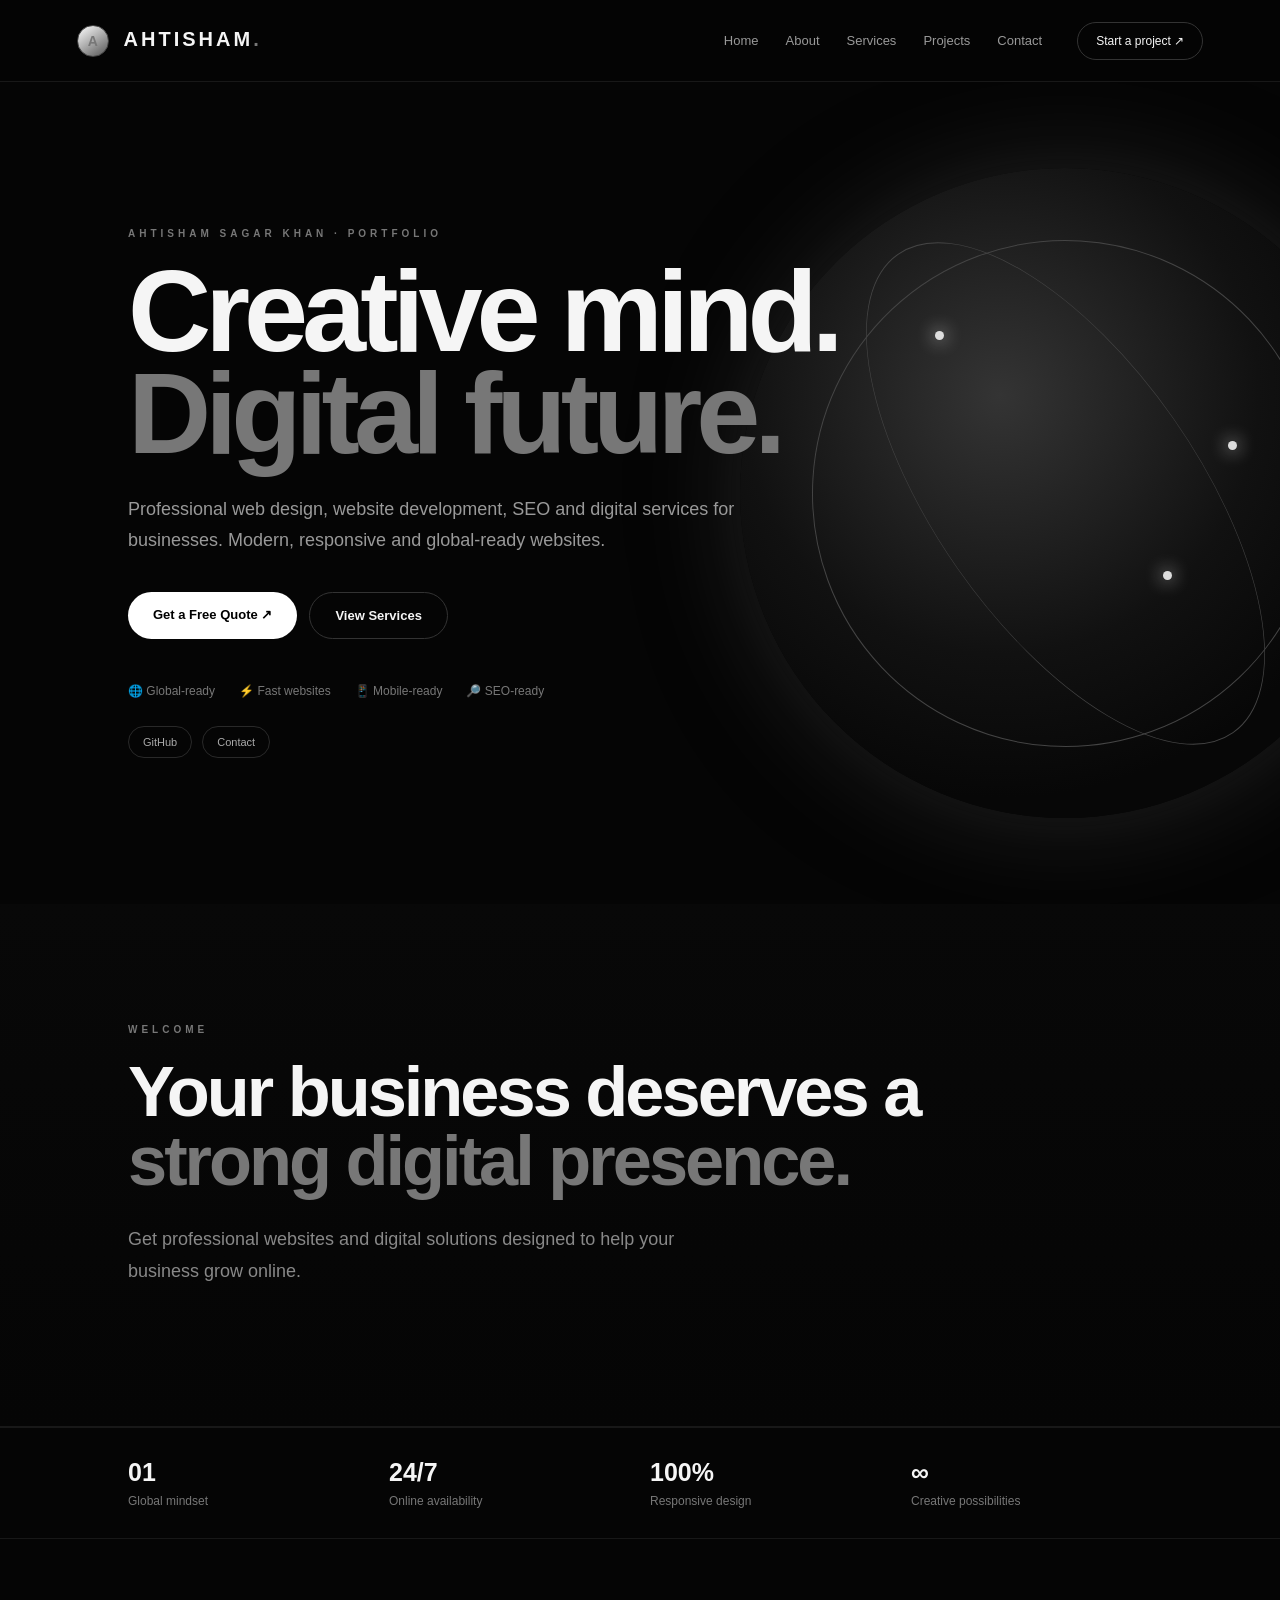
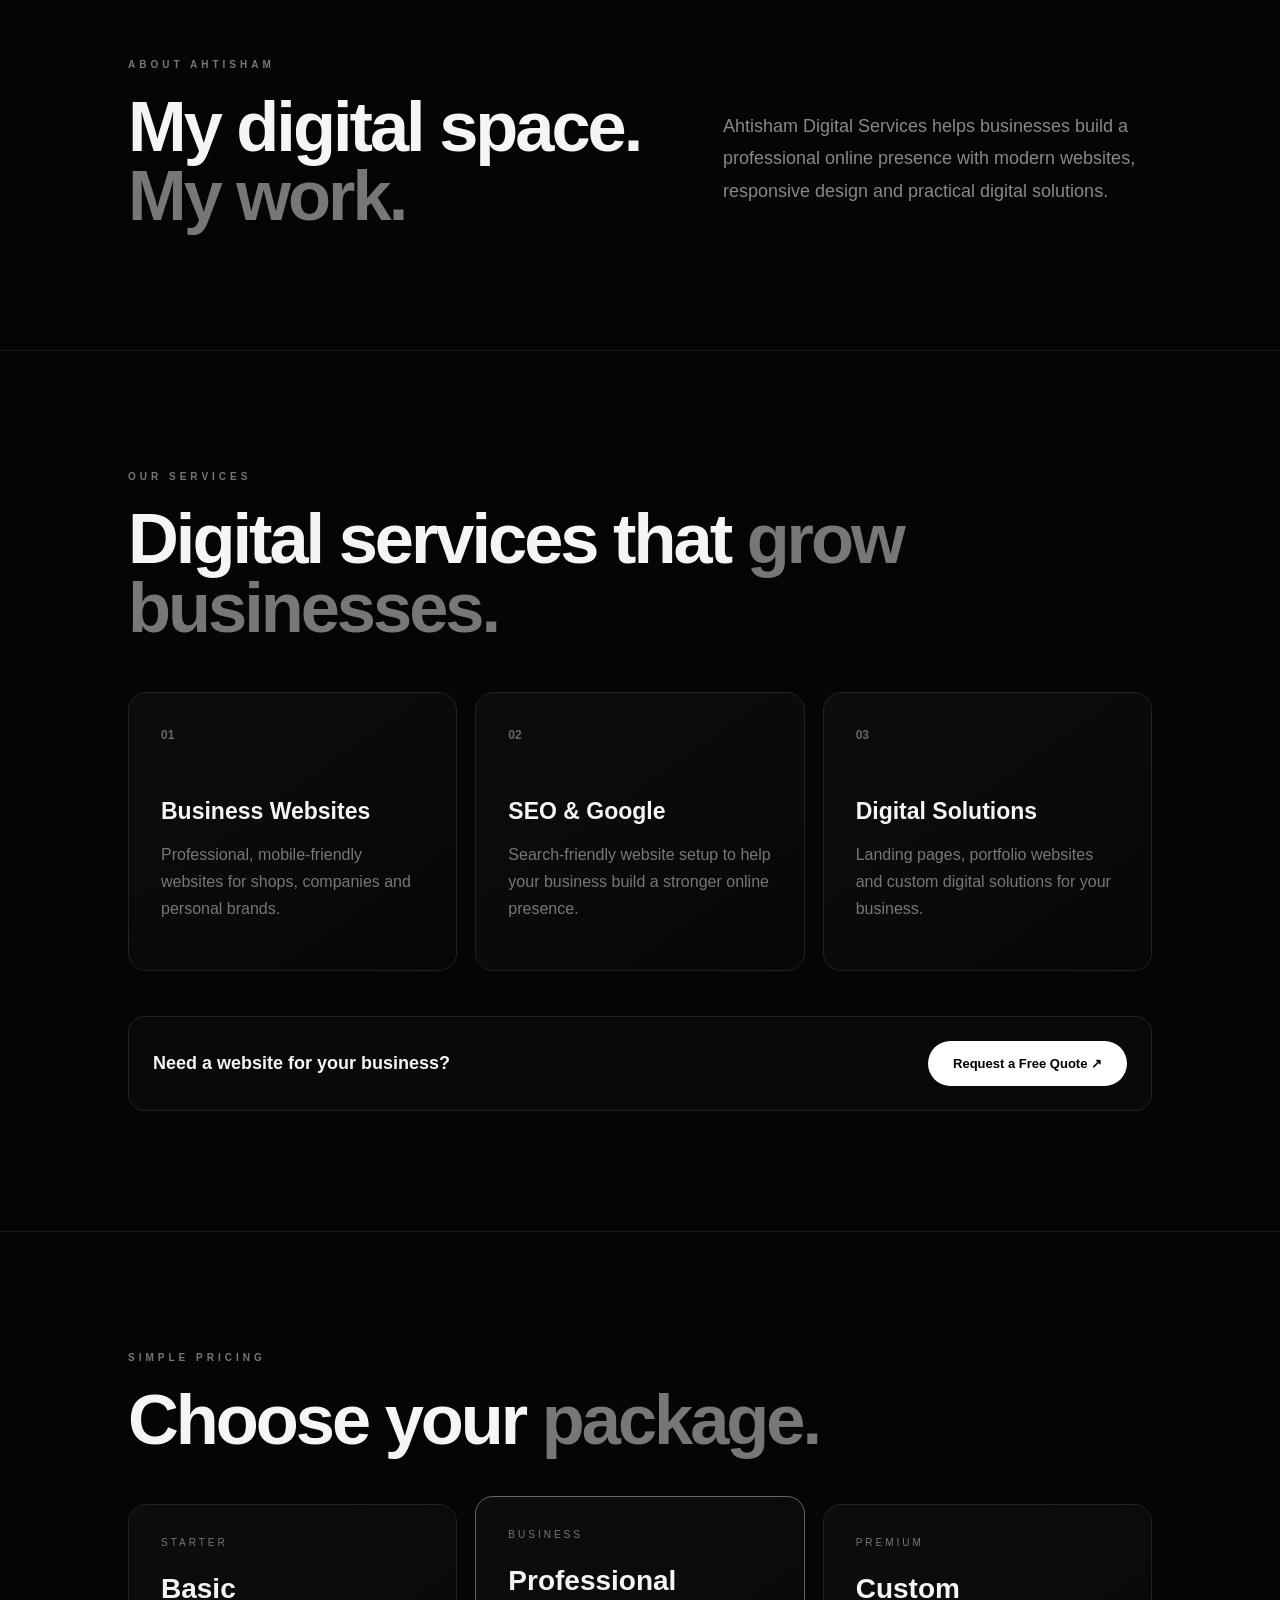
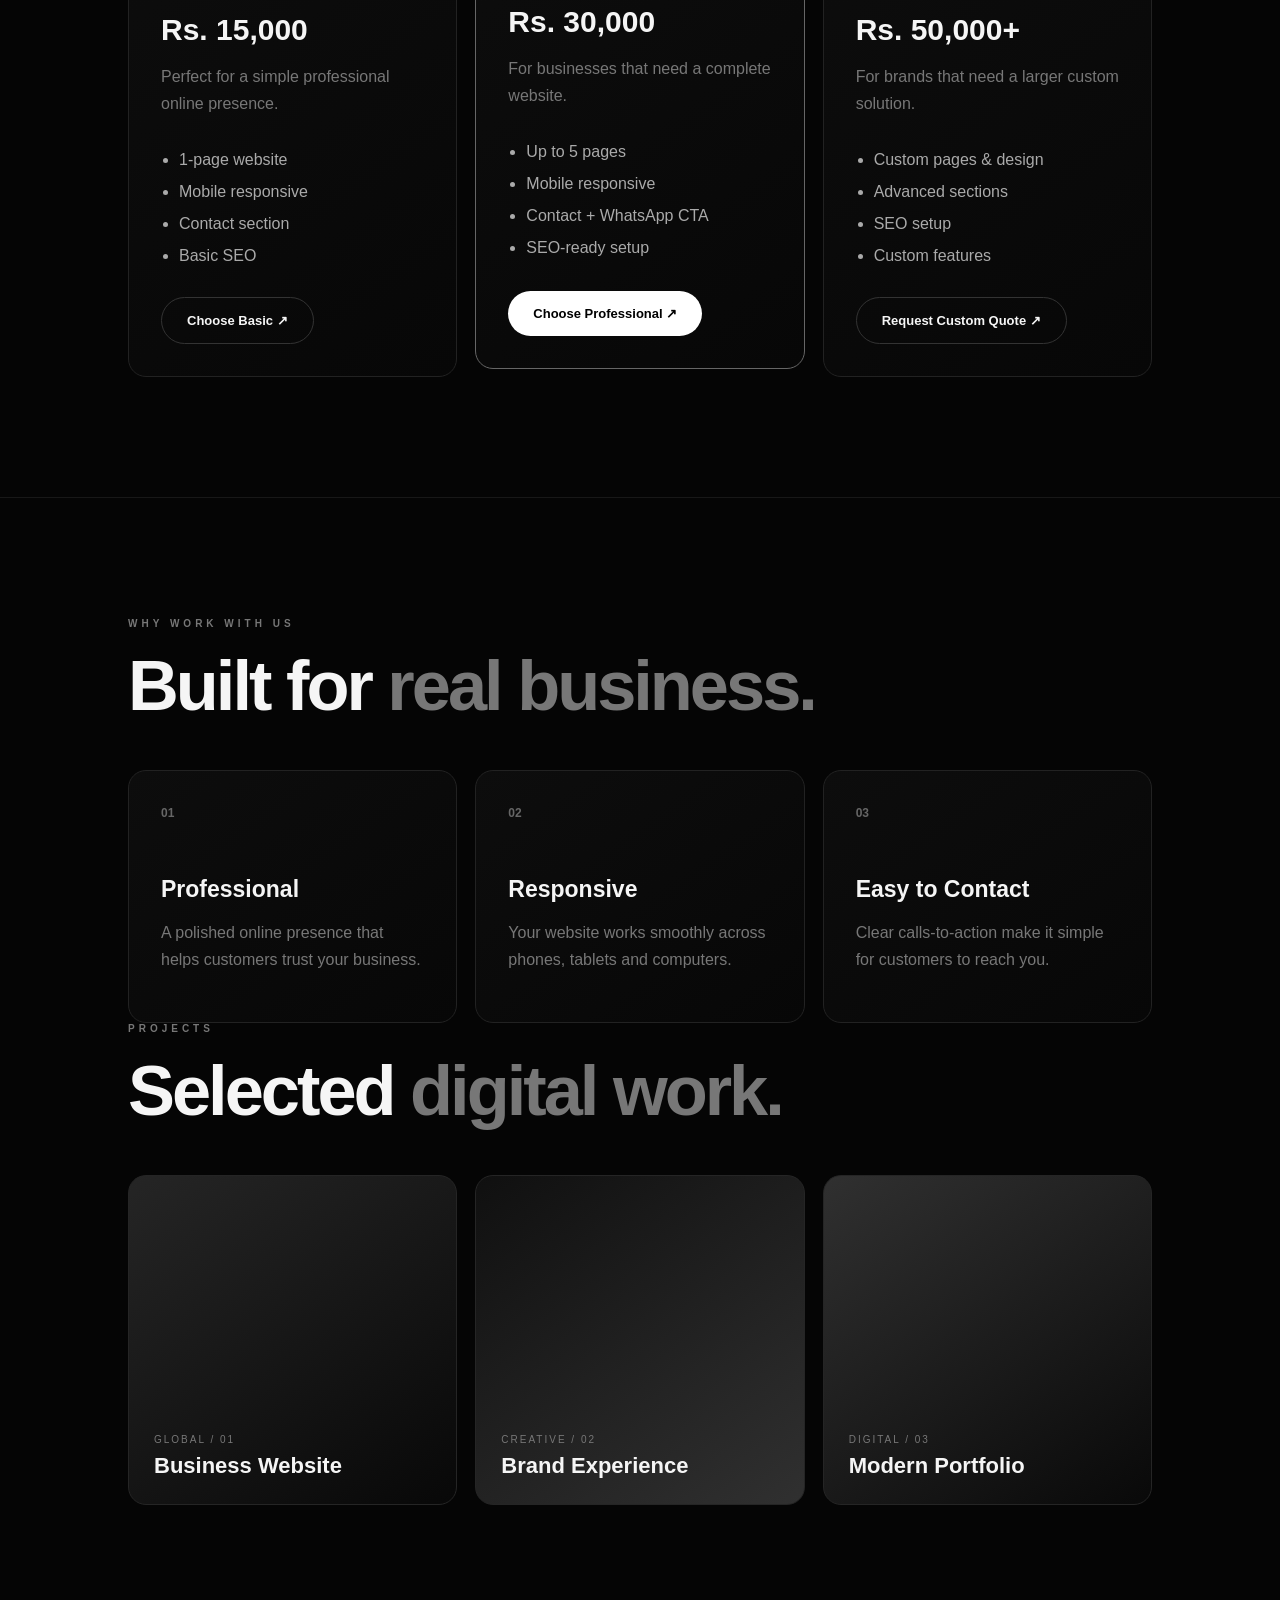
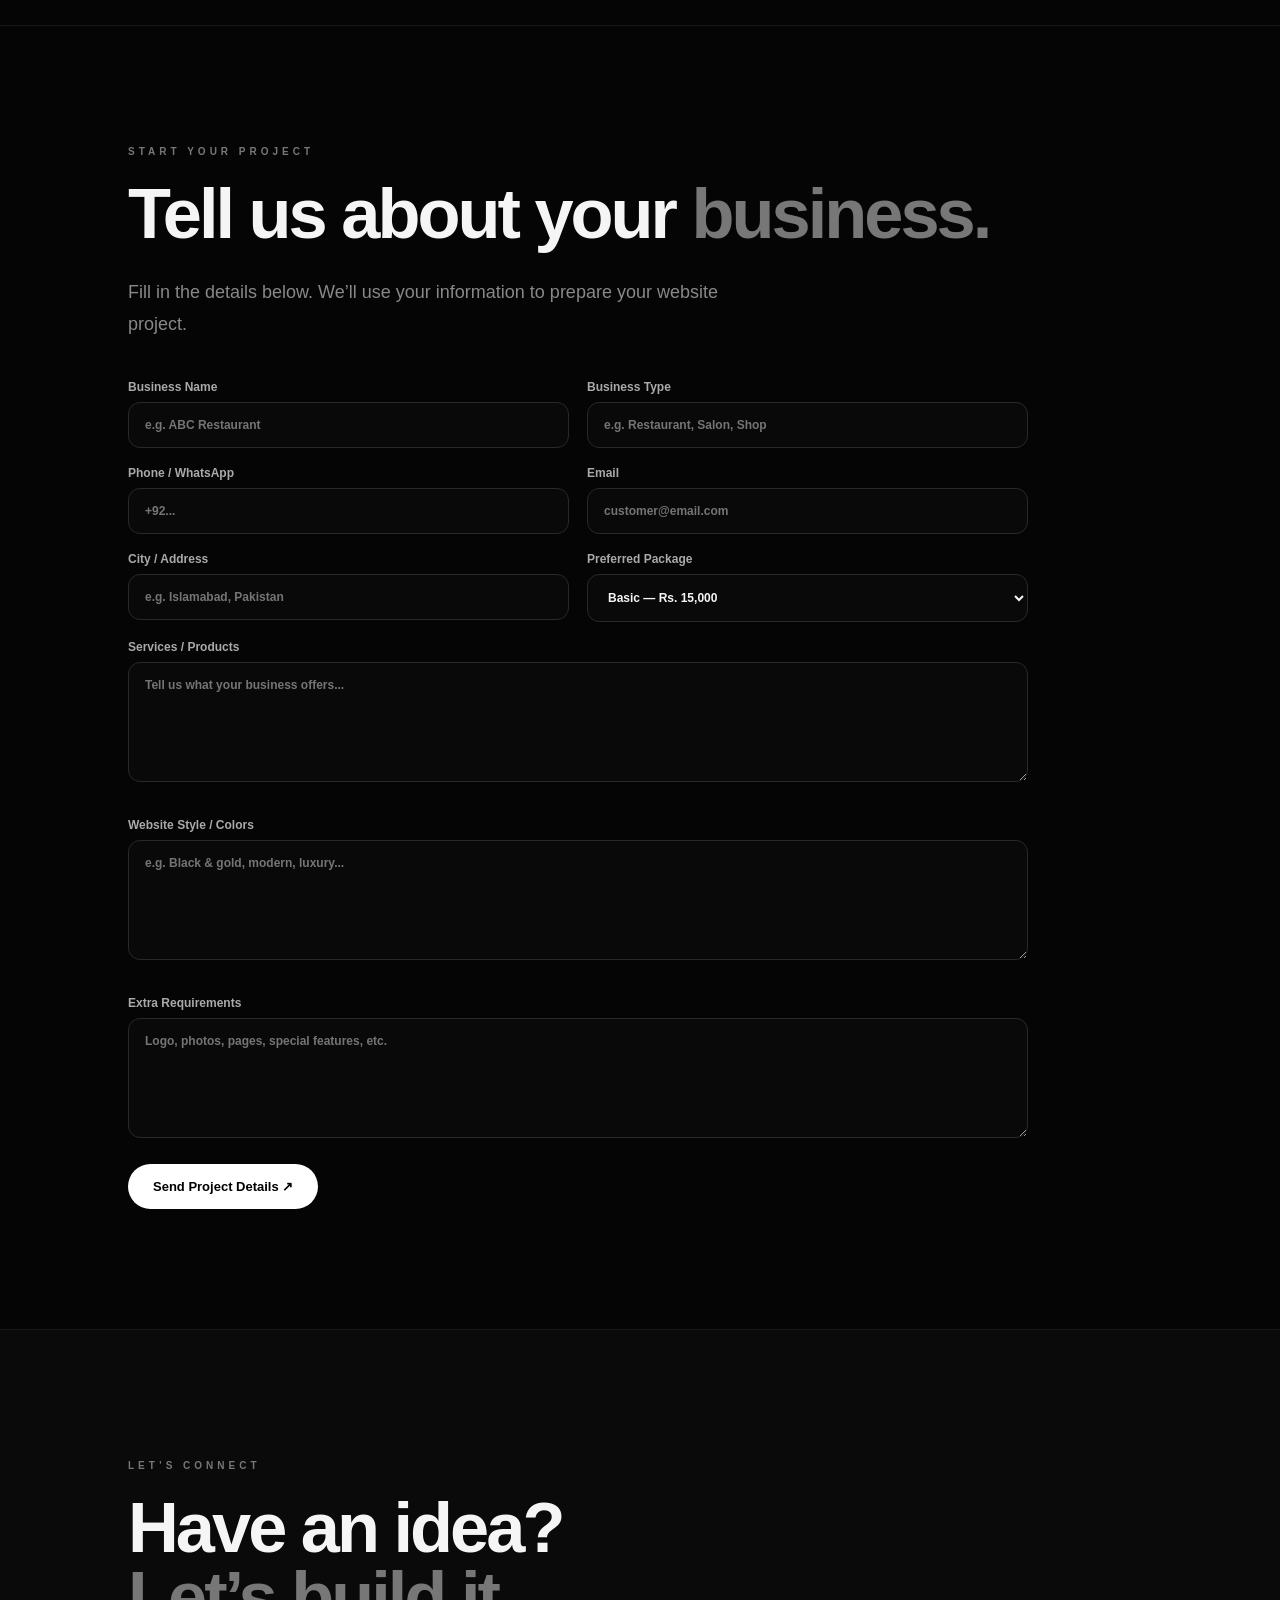
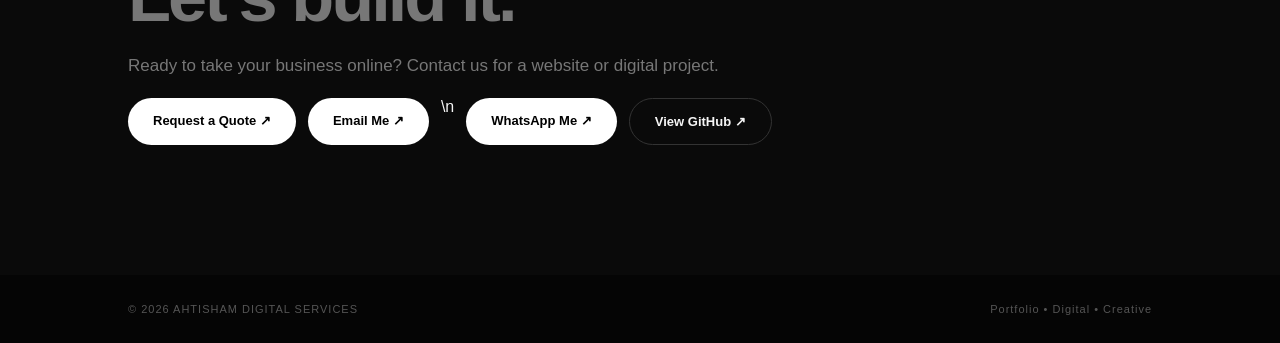
==== index.html @ 5f4e7400 "Add WhatsApp customer contact options" ====
<!doctype html>
<html lang="en">
<head>
<meta charset="utf-8">
<meta name="viewport" content="width=device-width,initial-scale=1">
<meta name="description" content="Ahtisham Sagar Khan — personal portfolio, digital work, web design and creative projects.">
<meta name="keywords" content="Ahtisham Sagar Khan, portfolio, web design, web development, digital projects">
<meta name="author" content="Ahtisham Sagar Khan">
<meta name="robots" content="index, follow">
<meta property="og:title" content="Ahtisham Sagar Khan — Portfolio">
<meta property="og:description" content="Personal portfolio, digital work, web design and creative projects.">
<meta property="og:type" content="website">
<meta property="og:url" content="https://khanahtishamsagar-netizen.github.io/Ahtisham-sagar-Khan/">
<title>Ahtisham Digital Services — Web Design & Digital Services</title>
<link rel="stylesheet" href="style.css">

<!-- Google tag (gtag.js) -->
<script async src="https://www.googletagmanager.com/gtag/js?id=G-B1T6BVOYER"></script>
<script>
  window.dataLayer = window.dataLayer || [];
  function gtag(){dataLayer.push(arguments);}
  gtag('js', new Date());
  gtag('config', 'G-B1T6BVOYER');
</script>
</head>
<body>
<header>
  <a class="brand" href="#home"><span class="logo-mark">A</span> AHTISHAM<span>.</span></a>
  <button id="menu" aria-label="Menu">☰</button>
  <nav id="nav">
    <a href="#home">Home</a><a href="#about">About</a><a href="#services">Services</a><a href="#work">Projects</a><a href="#contact">Contact</a>
  </nav>
  <a class="top-btn" href="#contact">Start a project ↗</a>
</header>

<section class="hero" id="home">
  <div class="hero-copy">
    <div class="eyebrow">AHTISHAM SAGAR KHAN · PORTFOLIO</div>
    <h1>Creative mind.<br><em>Digital future.</em></h1>
    <p>Professional web design, website development, SEO and digital services for businesses. Modern, responsive and global-ready websites.</p>
    <div class="actions"><a class="btn light" href="#order">Get a Free Quote ↗</a><a class="btn outline" href="#services">View Services</a></div>
    <div class="trust"><span>🌐 Global-ready</span><span>⚡ Fast websites</span><span>📱 Mobile-ready</span><span>🔎 SEO-ready</span></div><div class="socials"><a href="https://github.com/khanahtishamsagar-netizen/Ahtisham-sagar-Khan" target="_blank" rel="noopener">GitHub</a><a href="#contact">Contact</a></div>
  </div>
  <div class="globe"><div class="ring r1"></div><div class="ring r2"></div><div class="dot d1"></div><div class="dot d2"></div><div class="dot d3"></div></div>
</section>

<section class="section intro"><div class="eyebrow">WELCOME</div><h2>Your business deserves a <em>strong digital presence.</em></h2><p class="intro-text">Get professional websites and digital solutions designed to help your business grow online.</p></section>

<section class="stats">
  <div><strong>01</strong><span>Global mindset</span></div><div><strong>24/7</strong><span>Online availability</span></div><div><strong>100%</strong><span>Responsive design</span></div><div><strong>∞</strong><span>Creative possibilities</span></div>
</section>

<section class="section" id="about">
  <div class="eyebrow">ABOUT AHTISHAM</div>
  <div class="split"><h2>My digital space.<br><em>My work.</em></h2><p>Ahtisham Digital Services helps businesses build a professional online presence with modern websites, responsive design and practical digital solutions.</p></div>
</section>

<section class="section" id="services">
  <div class="eyebrow">OUR SERVICES</div><h2>Digital services that <em>grow businesses.</em></h2>
  <div class="cards">
    <article><b>01</b><h3>Business Websites</h3><p>Professional, mobile-friendly websites for shops, companies and personal brands.</p></article>
    <article><b>02</b><h3>SEO & Google</h3><p>Search-friendly website setup to help your business build a stronger online presence.</p></article>
    <article><b>03</b><h3>Digital Solutions</h3><p>Landing pages, portfolio websites and custom digital solutions for your business.</p></article>
  </div>
<div class="section-cta"><strong>Need a website for your business?</strong><a class="btn light" href="#order">Request a Free Quote ↗</a></div>
</section>

<section class="section" id="pricing">
  <div class="eyebrow">SIMPLE PRICING</div>
  <h2>Choose your <em>package.</em></h2>
  <div class="pricing-grid">
    <article class="price-card"><span>STARTER</span><h3>Basic</h3><strong>Rs. 15,000</strong><p>Perfect for a simple professional online presence.</p><ul><li>1-page website</li><li>Mobile responsive</li><li>Contact section</li><li>Basic SEO</li></ul><a class="btn outline" href="https://wa.me/923185005177?text=Hello%20Ahtisham%20Digital%20Services%2C%20I%20want%20the%20Basic%20Package%20for%20Rs.%2015%2C000.">Choose Basic ↗</a></article>
    <article class="price-card featured"><span>BUSINESS</span><h3>Professional</h3><strong>Rs. 30,000</strong><p>For businesses that need a complete website.</p><ul><li>Up to 5 pages</li><li>Mobile responsive</li><li>Contact + WhatsApp CTA</li><li>SEO-ready setup</li></ul><a class="btn light" href="https://wa.me/923185005177?text=Hello%20Ahtisham%20Digital%20Services%2C%20I%20want%20the%20Professional%20Package%20for%20Rs.%2030%2C000.">Choose Professional ↗</a></article>
    <article class="price-card"><span>PREMIUM</span><h3>Custom</h3><strong>Rs. 50,000+</strong><p>For brands that need a larger custom solution.</p><ul><li>Custom pages & design</li><li>Advanced sections</li><li>SEO setup</li><li>Custom features</li></ul><a class="btn outline" href="https://wa.me/923185005177?text=Hello%20Ahtisham%20Digital%20Services%2C%20I%20want%20a%20Custom%20Package%20starting%20from%20Rs.%2050%2C000.">Request Custom Quote ↗</a></article>
  </div>
</section>

<section class="section" id="work">
  <div class="eyebrow">WHY WORK WITH US</div><h2>Built for <em>real business.</em></h2><div class="cards"><article><b>01</b><h3>Professional</h3><p>A polished online presence that helps customers trust your business.</p></article><article><b>02</b><h3>Responsive</h3><p>Your website works smoothly across phones, tablets and computers.</p></article><article><b>03</b><h3>Easy to Contact</h3><p>Clear calls-to-action make it simple for customers to reach you.</p></article></div>
  <div class="eyebrow">PROJECTS</div><h2>Selected <em>digital work.</em></h2>
  <div class="projects"><div class="project"><span>GLOBAL / 01</span><h3>Business Website</h3></div><div class="project"><span>CREATIVE / 02</span><h3>Brand Experience</h3></div><div class="project"><span>DIGITAL / 03</span><h3>Modern Portfolio</h3></div></div>
</section>

<section class="section" id="order">
  <div class="eyebrow">START YOUR PROJECT</div>
  <h2>Tell us about your <em>business.</em></h2>
  <p class="intro-text">Fill in the details below. We’ll use your information to prepare your website project.</p>
  <form class="project-form" action="mailto:KHANAHTISHAMSAGAR@GMAIL.COM" method="post" enctype="text/plain">
    <div class="form-grid">
      <label>Business Name<input name="Business Name" required placeholder="e.g. ABC Restaurant"></label>
      <label>Business Type<input name="Business Type" required placeholder="e.g. Restaurant, Salon, Shop"></label>
      <label>Phone / WhatsApp<input name="Phone / WhatsApp" required placeholder="+92..."></label>
      <label>Email<input type="email" name="Customer Email" required placeholder="customer@email.com"></label>
      <label>City / Address<input name="City / Address" placeholder="e.g. Islamabad, Pakistan"></label>
      <label>Preferred Package<select name="Package"><option>Basic — Rs. 15,000</option><option>Professional — Rs. 30,000</option><option>Custom — Rs. 50,000+</option></select></label>
    </div>
    <label>Services / Products<textarea name="Services / Products" required placeholder="Tell us what your business offers..."></textarea></label>
    <label>Website Style / Colors<textarea name="Style / Colors" placeholder="e.g. Black & gold, modern, luxury..."></textarea></label>
    <label>Extra Requirements<textarea name="Extra Requirements" placeholder="Logo, photos, pages, special features, etc."></textarea></label>
    <button class="btn light form-submit" type="submit">Send Project Details ↗</button>
  </form>
</section>

<section class="contact" id="contact">
  <div class="eyebrow">LET’S CONNECT</div><h2>Have an idea?<br><em>Let’s build it.</em></h2>
  <p>Ready to take your business online? Contact us for a website or digital project.</p>
  <div class="contact-actions">
  <a class="btn light" href="#order">Request a Quote ↗</a>
  <a class="btn light" href="mailto:KHANAHTISHAMSAGAR@GMAIL.COM">Email Me ↗</a>\n  <a class="btn light" href="https://wa.me/923185005177" target="_blank" rel="noopener">WhatsApp Me ↗</a>
  <a class="btn outline" href="https://github.com/khanahtishamsagar-netizen/Ahtisham-sagar-Khan" target="_blank" rel="noopener">View GitHub ↗</a>
</div>
</section>

<footer><span>© 2026 AHTISHAM DIGITAL SERVICES</span><span>Portfolio • Digital • Creative</span></footer>
<script src="script.js"></script>
</body>
</html>
---- style.css ----
*{box-sizing:border-box}html{scroll-behavior:smooth}body{margin:0;background:#050505;color:#f5f5f5;font-family:Inter,Arial,Helvetica,sans-serif}a{text-decoration:none;color:inherit}header{height:82px;padding:0 6%;display:flex;align-items:center;gap:35px;justify-content:space-between;border-bottom:1px solid #181818;position:sticky;top:0;z-index:20;background:#050505ed;backdrop-filter:blur(14px)}.brand{font-size:20px;font-weight:900;letter-spacing:3px}.brand span{color:#777}nav{display:flex;gap:27px;margin-left:auto}nav a{font-size:13px;color:#999}nav a:hover{color:#fff}.top-btn{font-size:12px;padding:11px 18px;border:1px solid #333;border-radius:30px}.hero{min-height:calc(100vh - 78px);padding:90px 10%;display:flex;align-items:center;position:relative;overflow:hidden}.hero-copy{max-width:760px;position:relative;z-index:2}.eyebrow{font-size:10px;letter-spacing:4px;color:#777;font-weight:800;margin-bottom:22px}h1{font-size:clamp(58px,9vw,120px);line-height:.88;letter-spacing:-6px;margin:0 0 30px}em{font-style:normal;color:#777}.hero p{max-width:620px;color:#999;font-size:18px;line-height:1.75}.actions{display:flex;gap:12px;margin-top:35px}.btn{display:inline-block;padding:15px 25px;border-radius:30px;font-size:13px;font-weight:800;transition:transform .2s ease,opacity .2s ease}.btn:hover{transform:translateY(-2px);opacity:.9}.light{background:#fff;color:#000}.outline{border:1px solid #333}.trust{display:flex;gap:24px;margin-top:45px;color:#777;font-size:12px}.globe{position:absolute;right:-110px;width:650px;height:650px;border-radius:50%;background:radial-gradient(circle at 40% 35%,#343434,#111 45%,#070707 70%);box-shadow:0 0 100px #222}.ring{position:absolute;inset:11%;border:1px solid #444;border-radius:50%;transform:rotate(25deg)}.r2{inset:5%;transform:rotate(-35deg) scaleX(.45)}.dot{position:absolute;width:9px;height:9px;background:#ddd;border-radius:50%;box-shadow:0 0 18px #fff}.d1{top:25%;left:30%}.d2{top:62%;left:65%}.d3{top:42%;left:75%}.stats{display:grid;grid-template-columns:repeat(4,1fr);border-top:1px solid #181818;border-bottom:1px solid #181818;padding:30px 10%;gap:20px}.stats div{display:flex;flex-direction:column;gap:7px}.stats strong{font-size:25px}.stats span{color:#777;font-size:12px}.section{padding:120px 10%;border-bottom:1px solid #181818}.split{display:grid;grid-template-columns:1.2fr 1fr;gap:80px}.section h2,.contact h2{font-size:clamp(40px,5.5vw,76px);letter-spacing:-3px;line-height:.98;margin:0}.split p{color:#888;font-size:18px;line-height:1.8}.cards{display:grid;grid-template-columns:repeat(3,1fr);gap:18px;margin-top:50px}.cards article{padding:32px;border:1px solid #222;border-radius:18px;background:linear-gradient(145deg,#0d0d0d,#070707);transition:transform .25s ease,border-color .25s ease}.cards article:hover{transform:translateY(-6px);border-color:#444}.cards b{color:#666;font-size:12px}.cards h3{font-size:23px;margin:55px 0 10px}.cards p{color:#777;line-height:1.7}.projects{display:grid;grid-template-columns:repeat(3,1fr);gap:18px;margin-top:50px}.project{height:330px;transition:transform .25s ease,border-color .25s ease;border:1px solid #252525;border-radius:18px;padding:25px;display:flex;flex-direction:column;justify-content:flex-end;background:linear-gradient(145deg,#252525,#080808)}.project:nth-child(2){background:linear-gradient(145deg,#101010,#303030)}.project:nth-child(3){background:linear-gradient(145deg,#303030,#090909)}.project span{font-size:10px;color:#777;letter-spacing:2px}.project:hover{transform:translateY(-6px);border-color:#444}.project h3{font-size:22px;margin:8px 0 0}.contact{padding:130px 10%;background:#0a0a0a}.contact h2{margin-bottom:25px}.contact p{color:#777;font-size:17px}.contact .btn{margin-top:22px}footer{padding:28px 10%;display:flex;justify-content:space-between;color:#555;font-size:11px;letter-spacing:1px}#menu{display:none}@media(max-width:800px){header{padding:0 5%;gap:15px}.top-btn{display:none}#menu{display:block;background:none;border:0;color:#fff;font-size:24px}nav{display:none;position:absolute;right:5%;top:65px;flex-direction:column;background:#0a0a0a;padding:20px 25px;border:1px solid #222;border-radius:12px}.hero{padding:70px 7%;min-height:85vh}.globe{opacity:.35;right:-280px}.hero p{font-size:16px}.trust{flex-direction:column;gap:9px}.stats{grid-template-columns:1fr 1fr;padding:25px 7%}.section,.contact{padding:85px 7%}.split,.cards,.projects{grid-template-columns:1fr;gap:18px}.split{gap:30px}.project{height:240px}footer{padding:25px 7%;flex-direction:column;gap:10px}}
.logo-mark{display:inline-flex;align-items:center;justify-content:center;width:32px;height:32px;margin-right:7px;border:1px solid #444;border-radius:50%;font-size:14px;letter-spacing:0;background:linear-gradient(145deg,#fff,#555);color:#050505}.socials{display:flex;gap:10px;margin-top:28px}.socials a{padding:9px 14px;border:1px solid #292929;border-radius:20px;color:#aaa;font-size:11px}.socials a:hover{color:#fff;border-color:#555}.intro{background:linear-gradient(180deg,#080808,#050505)}.intro h2{max-width:900px}.intro-text{max-width:620px;color:#888;font-size:18px;line-height:1.8;margin-top:28px}.contact-actions{display:flex;gap:12px;flex-wrap:wrap;margin-top:22px}.contact-actions .btn{margin-top:0}@media(max-width:800px){.contact-actions{flex-direction:column;align-items:flex-start}}
.section-cta{margin-top:45px;padding:24px;border:1px solid #222;border-radius:16px;display:flex;align-items:center;justify-content:space-between;gap:20px;background:#090909}.section-cta strong{font-size:18px}.section-cta .btn{margin-top:0}@media(max-width:800px){.section-cta{flex-direction:column;align-items:flex-start}}
.pricing-grid{display:grid;grid-template-columns:repeat(3,1fr);gap:18px;margin-top:50px}.price-card{padding:32px;border:1px solid #222;border-radius:18px;background:linear-gradient(145deg,#0d0d0d,#070707);display:flex;flex-direction:column}.price-card.featured{border-color:#666;transform:translateY(-8px)}.price-card>span{font-size:10px;letter-spacing:3px;color:#777}.price-card h3{font-size:28px;margin:25px 0 8px}.price-card>strong{font-size:30px}.price-card p{color:#777;line-height:1.7;min-height:55px}.price-card ul{padding-left:18px;color:#aaa;line-height:2;margin:10px 0 25px}.price-card .btn{margin-top:auto;width:max-content}@media(max-width:800px){.pricing-grid{grid-template-columns:1fr}.price-card.featured{transform:none}}
.project-form{margin-top:40px;max-width:900px}.form-grid{display:grid;grid-template-columns:1fr 1fr;gap:18px}label{display:flex;flex-direction:column;gap:8px;color:#aaa;font-size:12px;font-weight:700}input,select,textarea{width:100%;padding:15px 16px;border:1px solid #292929;border-radius:12px;background:#090909;color:#f5f5f5;font:inherit;outline:none}input:focus,select:focus,textarea:focus{border-color:#666}textarea{min-height:120px;resize:vertical;margin-bottom:18px}.project-form>label{margin-top:18px}.form-submit{border:0;cursor:pointer;margin-top:8px}@media(max-width:800px){.form-grid{grid-template-columns:1fr}}
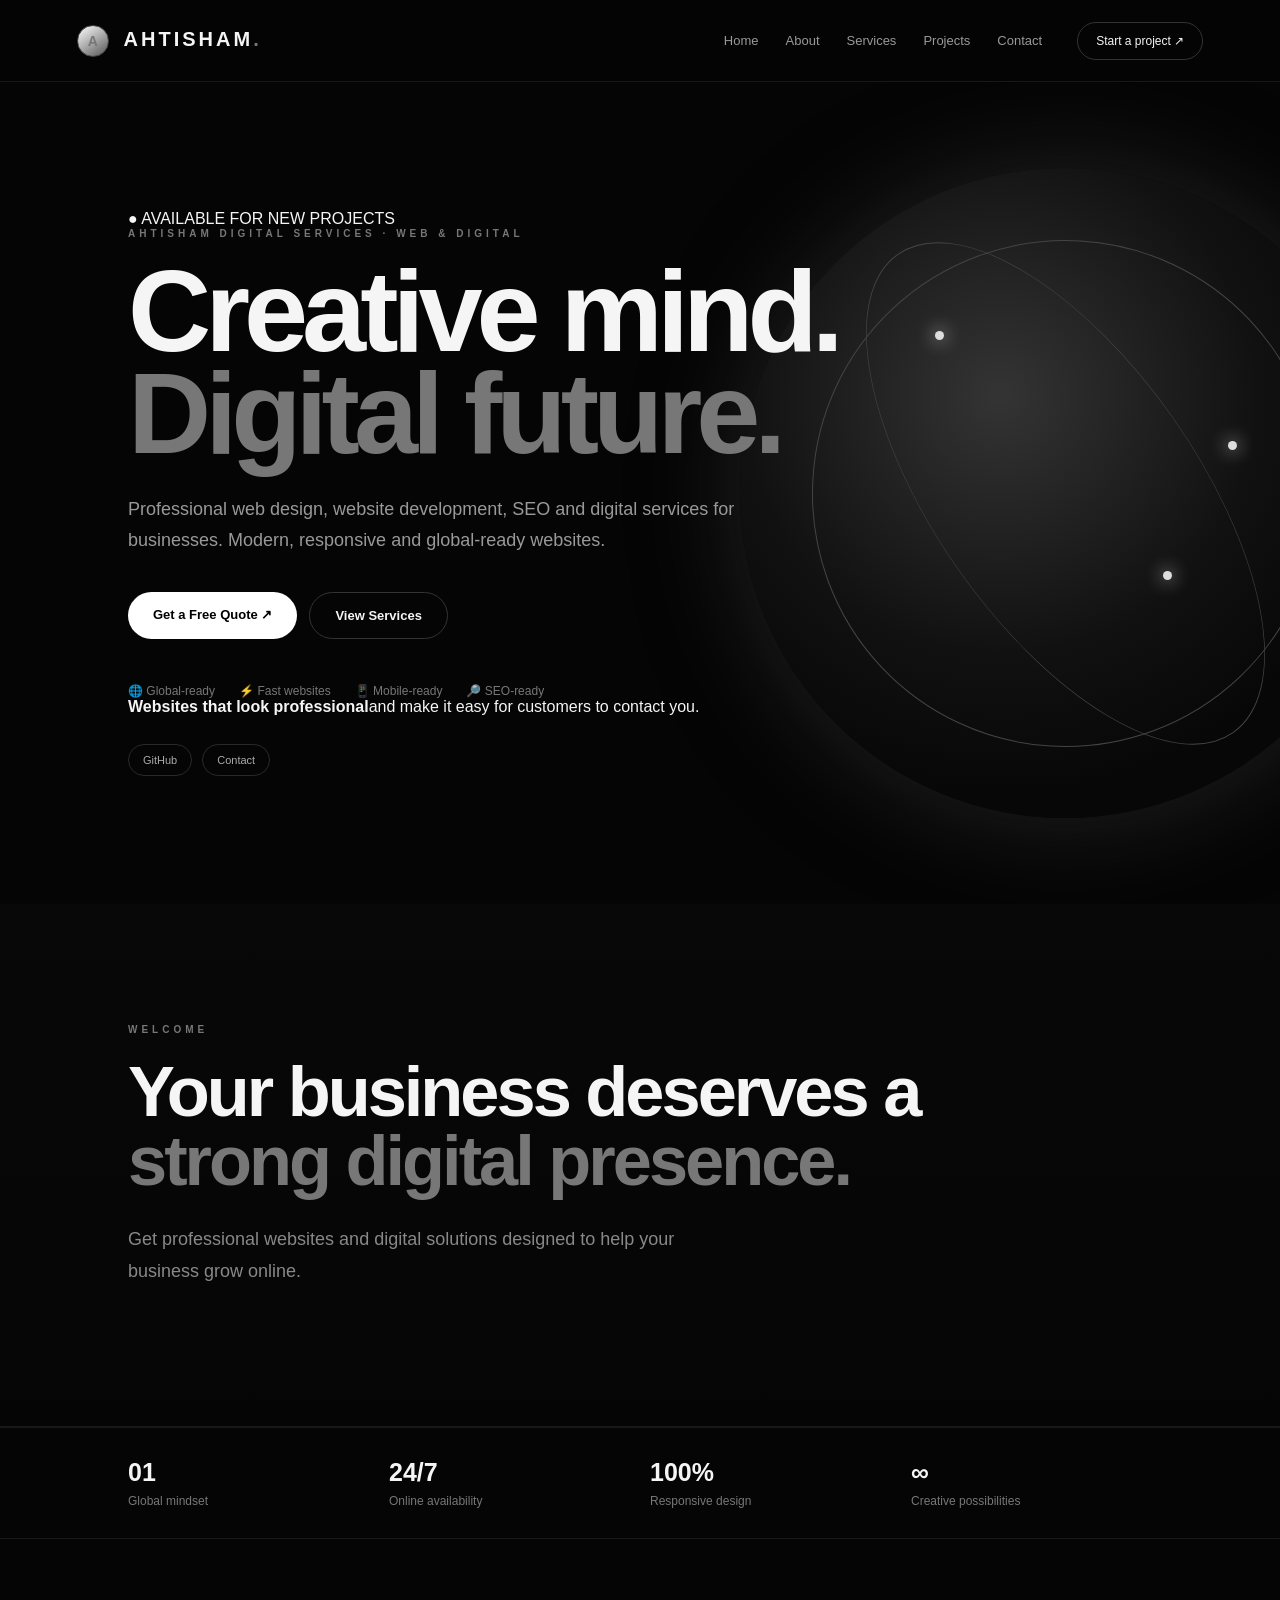
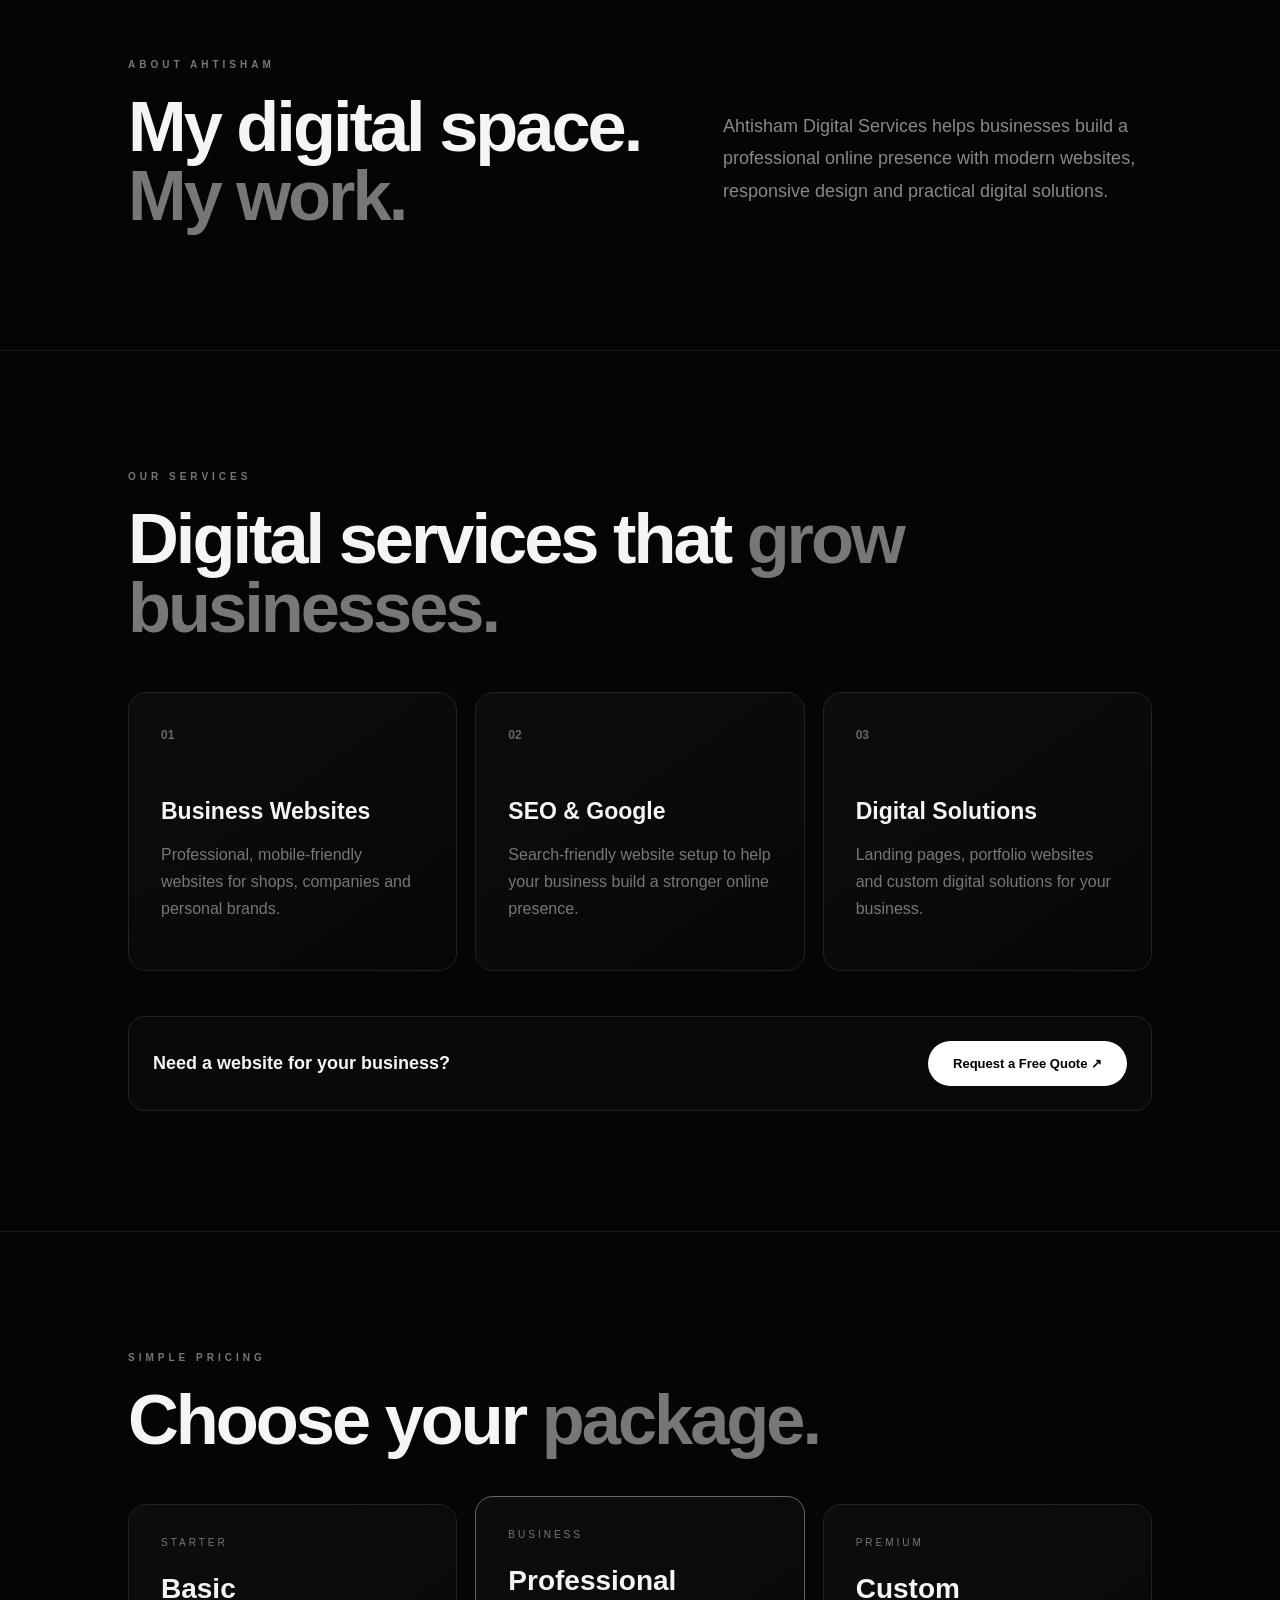
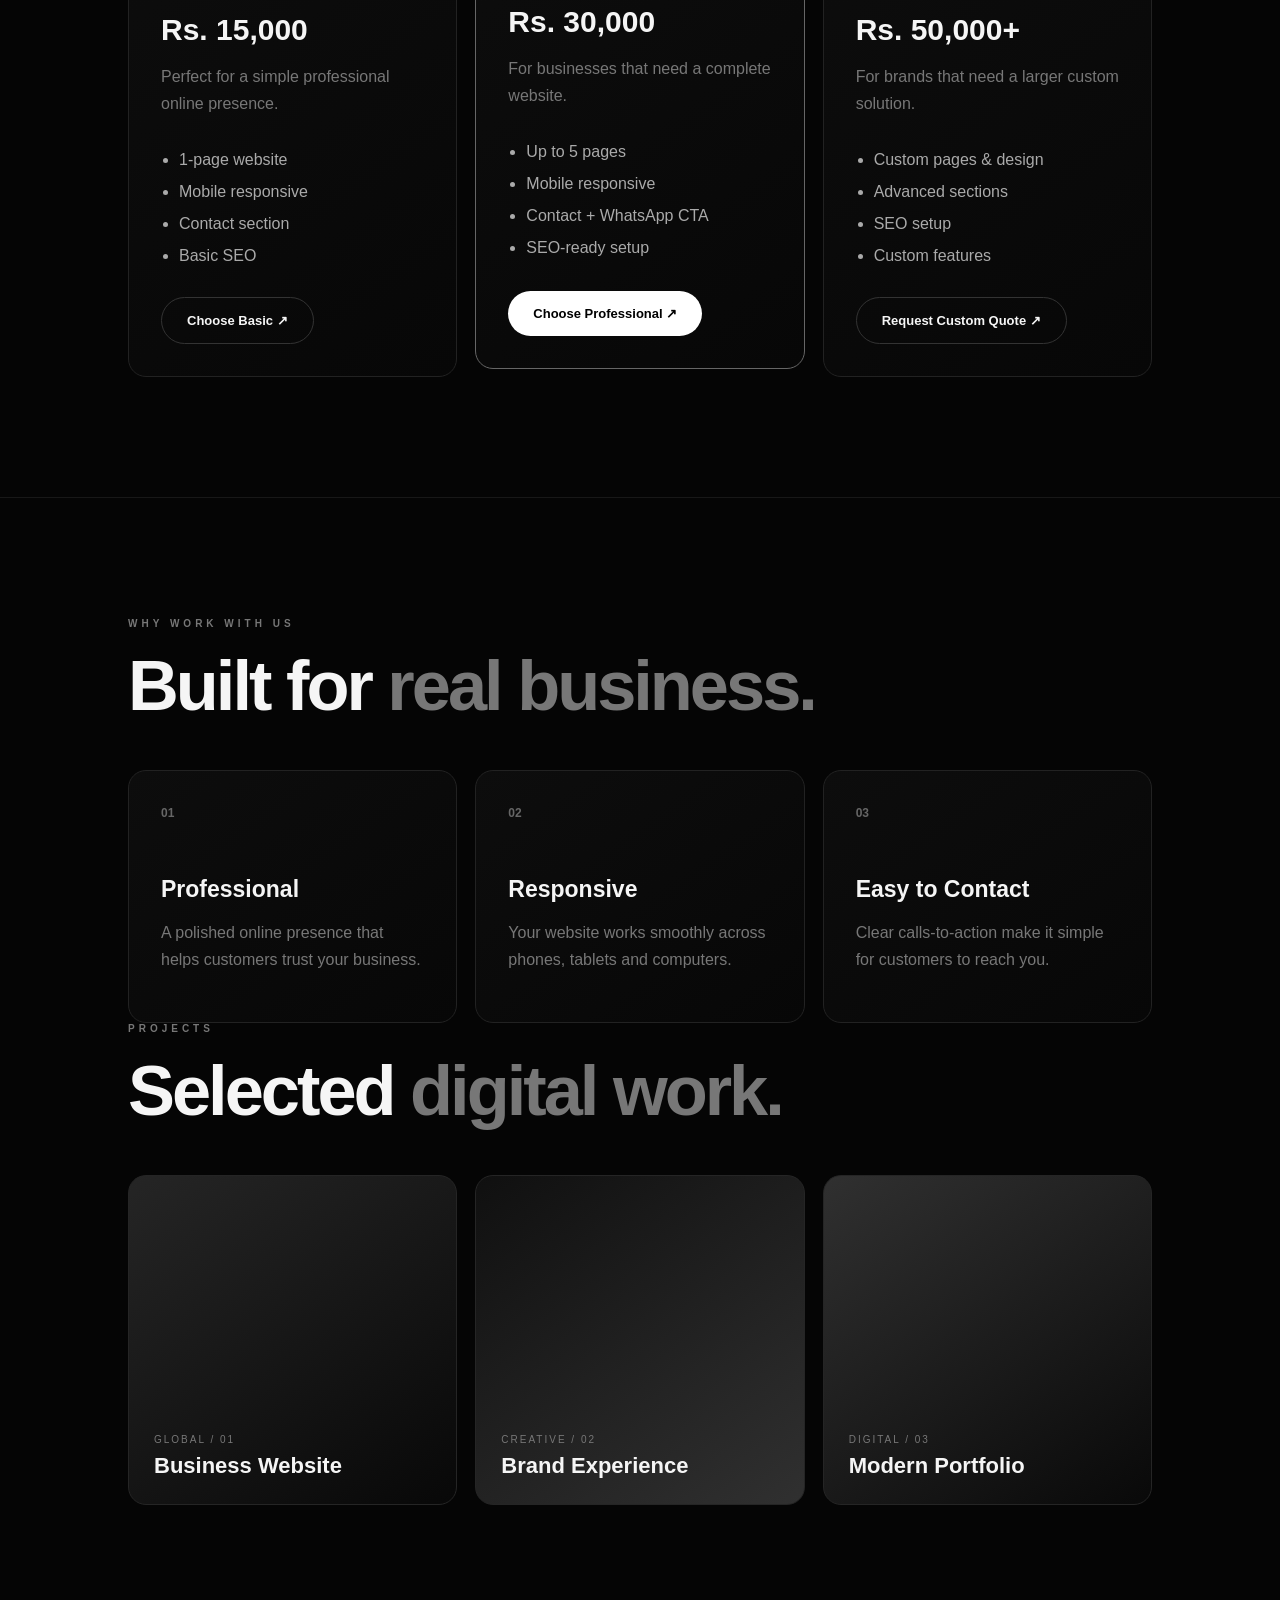
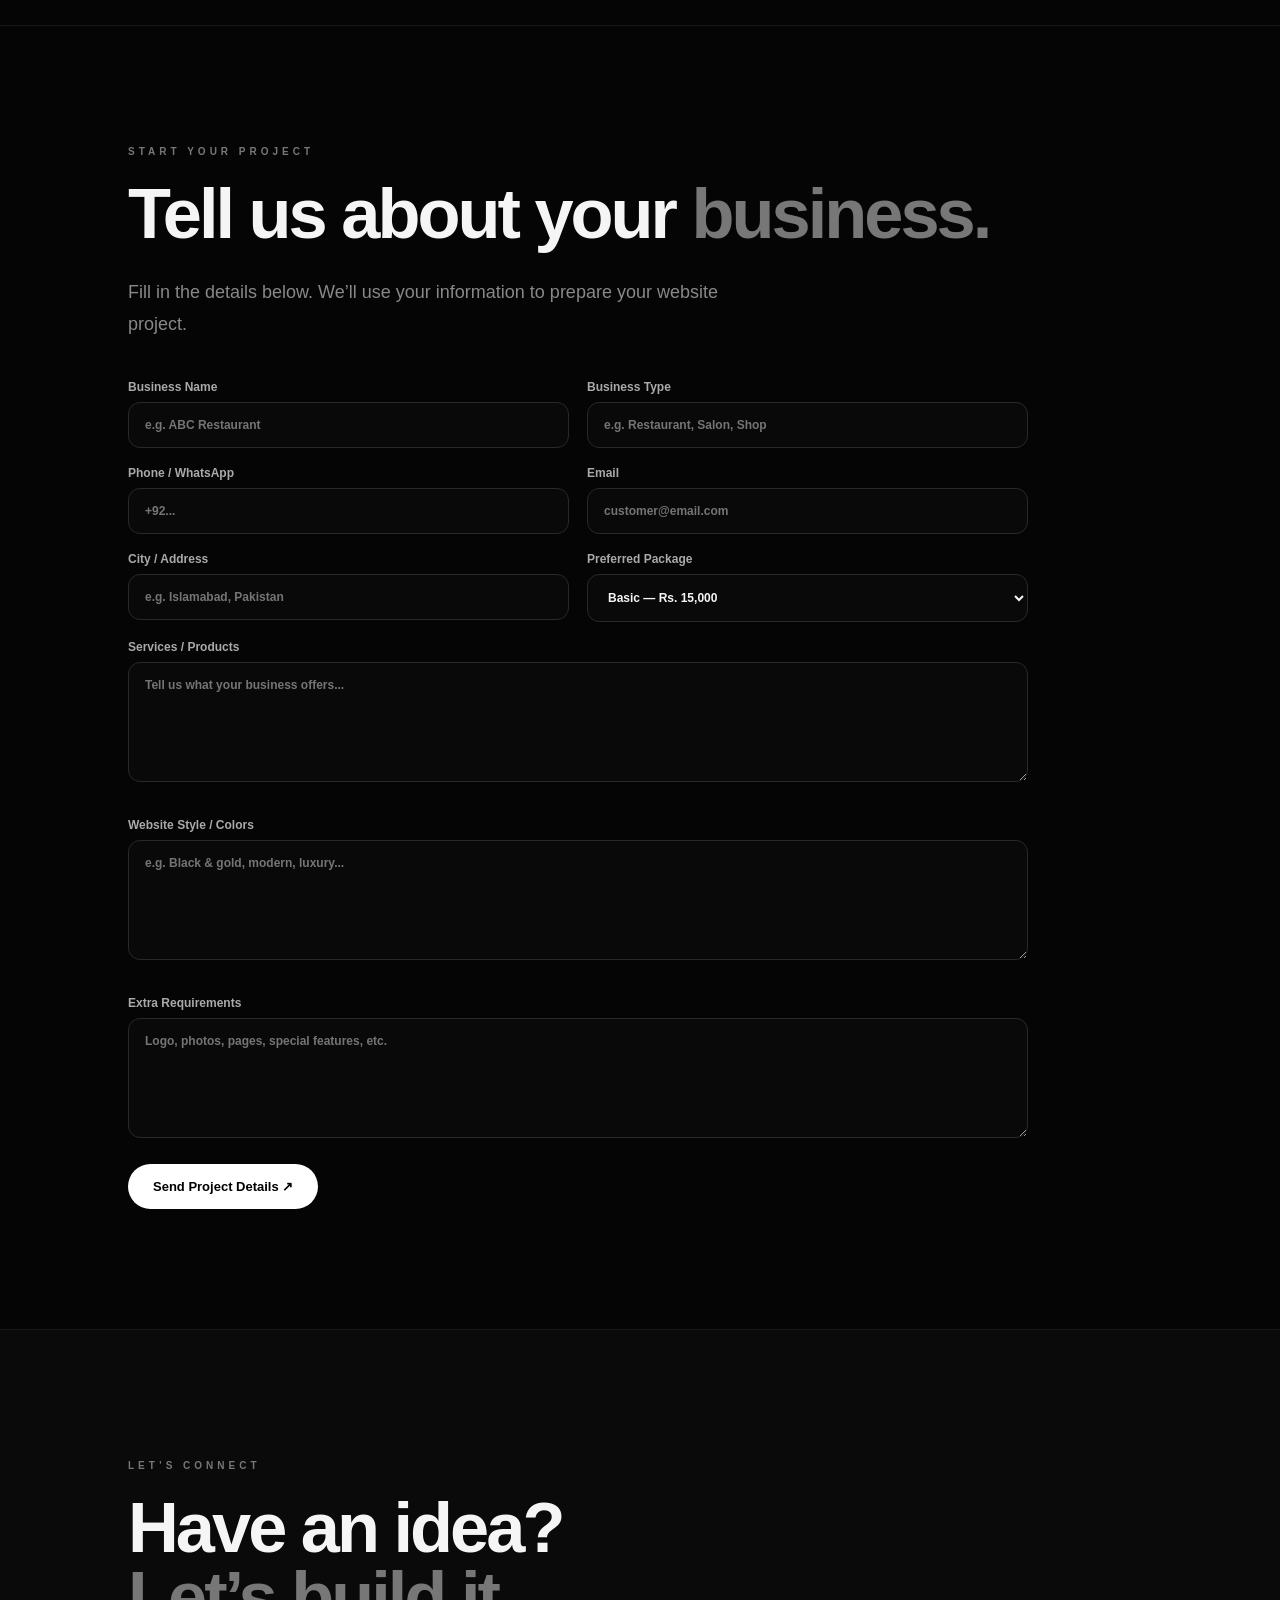
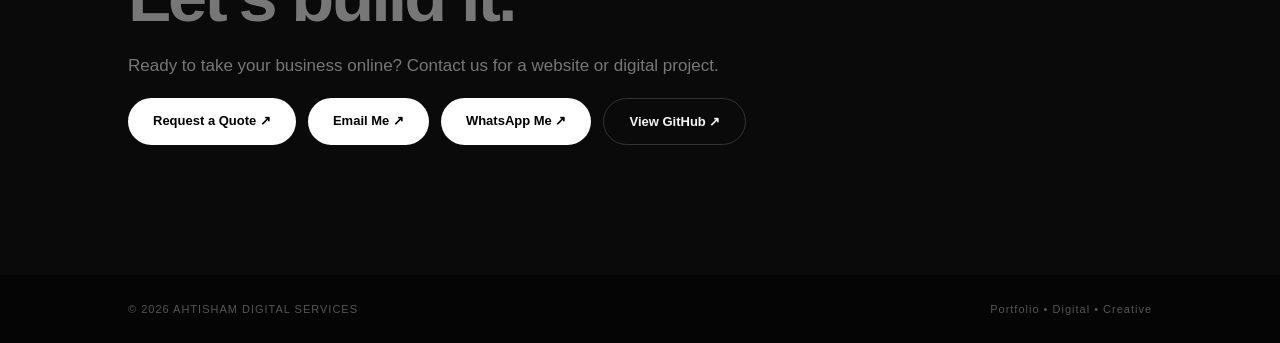
==== commit 4c807b00: "Improve homepage messaging and fix contact markup" ====
--- a/index.html
+++ b/index.html
@@ -35,11 +35,11 @@
 
 <section class="hero" id="home">
   <div class="hero-copy">
-    <div class="eyebrow">AHTISHAM SAGAR KHAN · PORTFOLIO</div>
+    <div class="hero-badge">● AVAILABLE FOR NEW PROJECTS</div><div class="eyebrow">AHTISHAM DIGITAL SERVICES · WEB & DIGITAL</div>
     <h1>Creative mind.<br><em>Digital future.</em></h1>
     <p>Professional web design, website development, SEO and digital services for businesses. Modern, responsive and global-ready websites.</p>
     <div class="actions"><a class="btn light" href="#order">Get a Free Quote ↗</a><a class="btn outline" href="#services">View Services</a></div>
-    <div class="trust"><span>🌐 Global-ready</span><span>⚡ Fast websites</span><span>📱 Mobile-ready</span><span>🔎 SEO-ready</span></div><div class="socials"><a href="https://github.com/khanahtishamsagar-netizen/Ahtisham-sagar-Khan" target="_blank" rel="noopener">GitHub</a><a href="#contact">Contact</a></div>
+    <div class="trust"><span>🌐 Global-ready</span><span>⚡ Fast websites</span><span>📱 Mobile-ready</span><span>🔎 SEO-ready</span></div><div class="hero-mini"><strong>Websites that look professional</strong><span>and make it easy for customers to contact you.</span></div><div class="socials"><a href="https://github.com/khanahtishamsagar-netizen/Ahtisham-sagar-Khan" target="_blank" rel="noopener">GitHub</a><a href="#contact">Contact</a></div>
   </div>
   <div class="globe"><div class="ring r1"></div><div class="ring r2"></div><div class="dot d1"></div><div class="dot d2"></div><div class="dot d3"></div></div>
 </section>
@@ -106,7 +106,7 @@
   <p>Ready to take your business online? Contact us for a website or digital project.</p>
   <div class="contact-actions">
   <a class="btn light" href="#order">Request a Quote ↗</a>
-  <a class="btn light" href="mailto:KHANAHTISHAMSAGAR@GMAIL.COM">Email Me ↗</a>\n  <a class="btn light" href="https://wa.me/923185005177" target="_blank" rel="noopener">WhatsApp Me ↗</a>
+  <a class="btn light" href="mailto:KHANAHTISHAMSAGAR@GMAIL.COM">Email Me ↗</a><a class="btn light" href="https://wa.me/923185005177" target="_blank" rel="noopener">WhatsApp Me ↗</a>
   <a class="btn outline" href="https://github.com/khanahtishamsagar-netizen/Ahtisham-sagar-Khan" target="_blank" rel="noopener">View GitHub ↗</a>
 </div>
 </section>
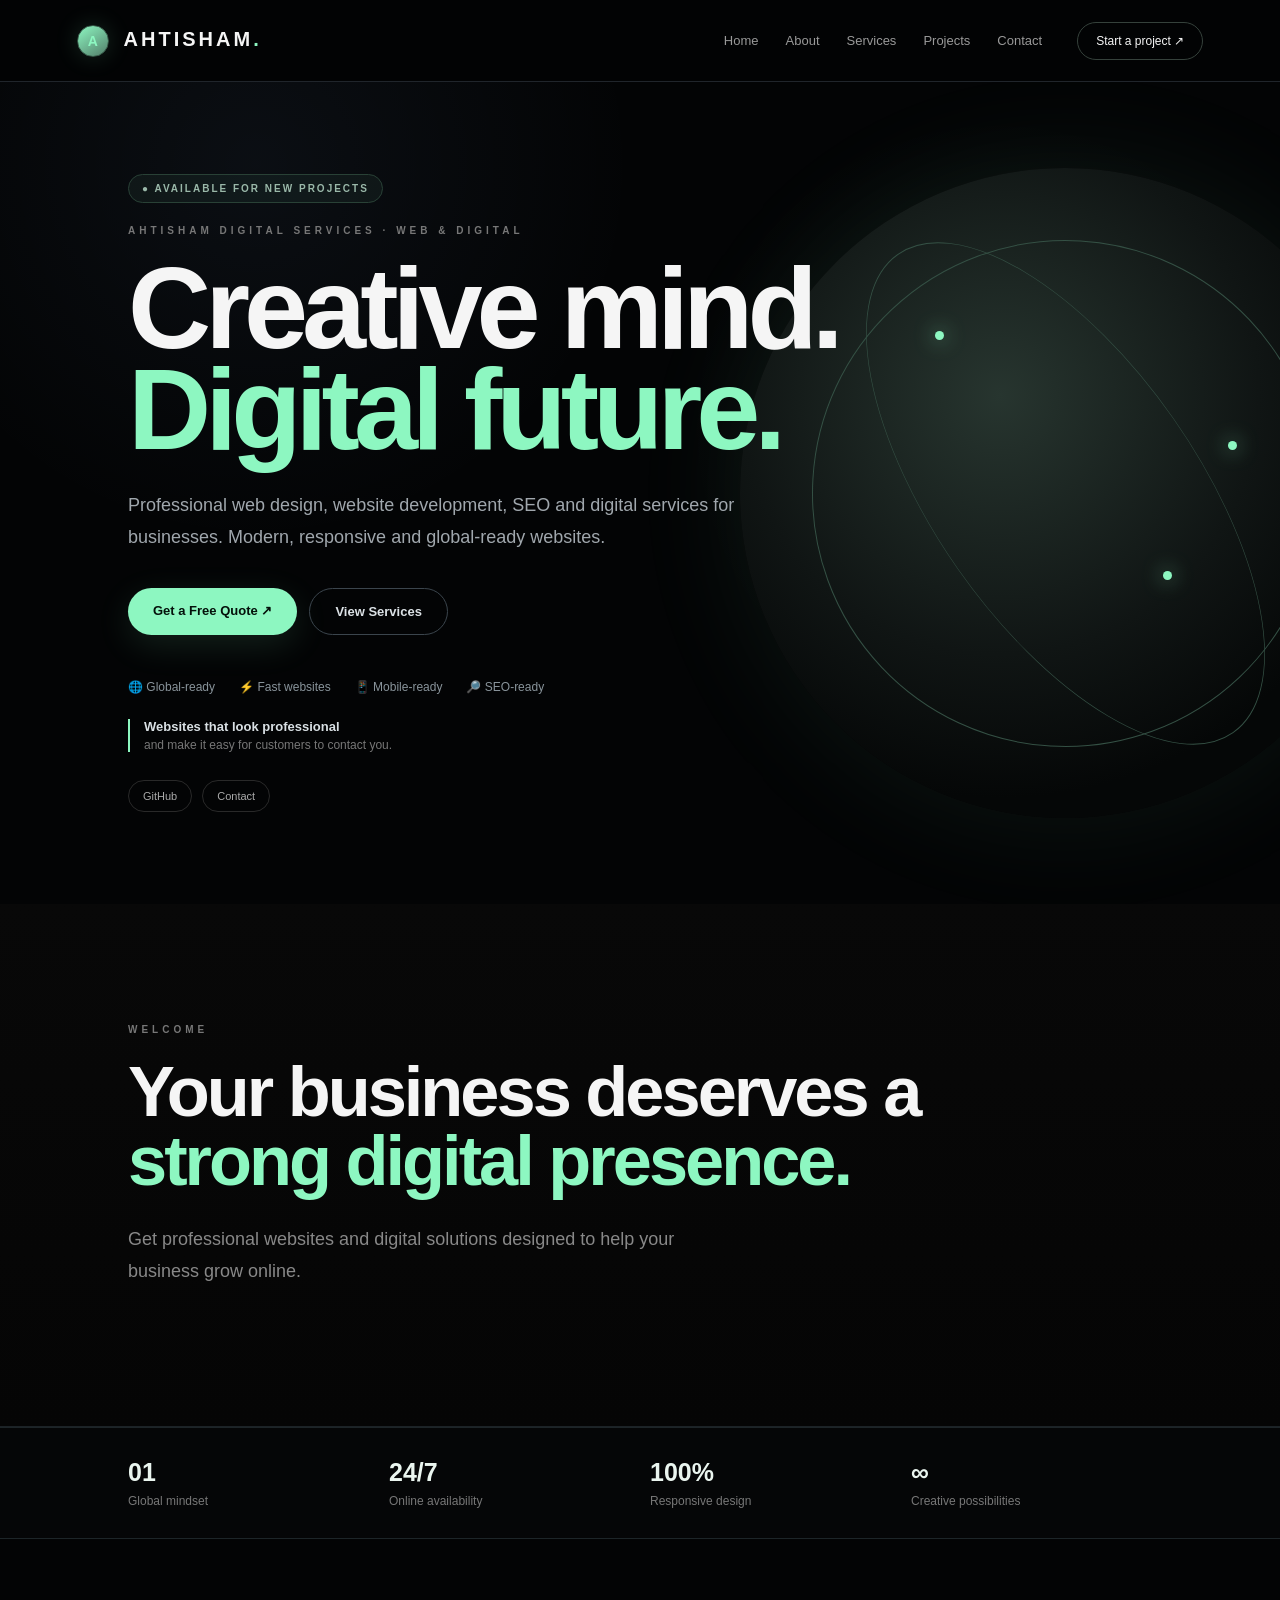
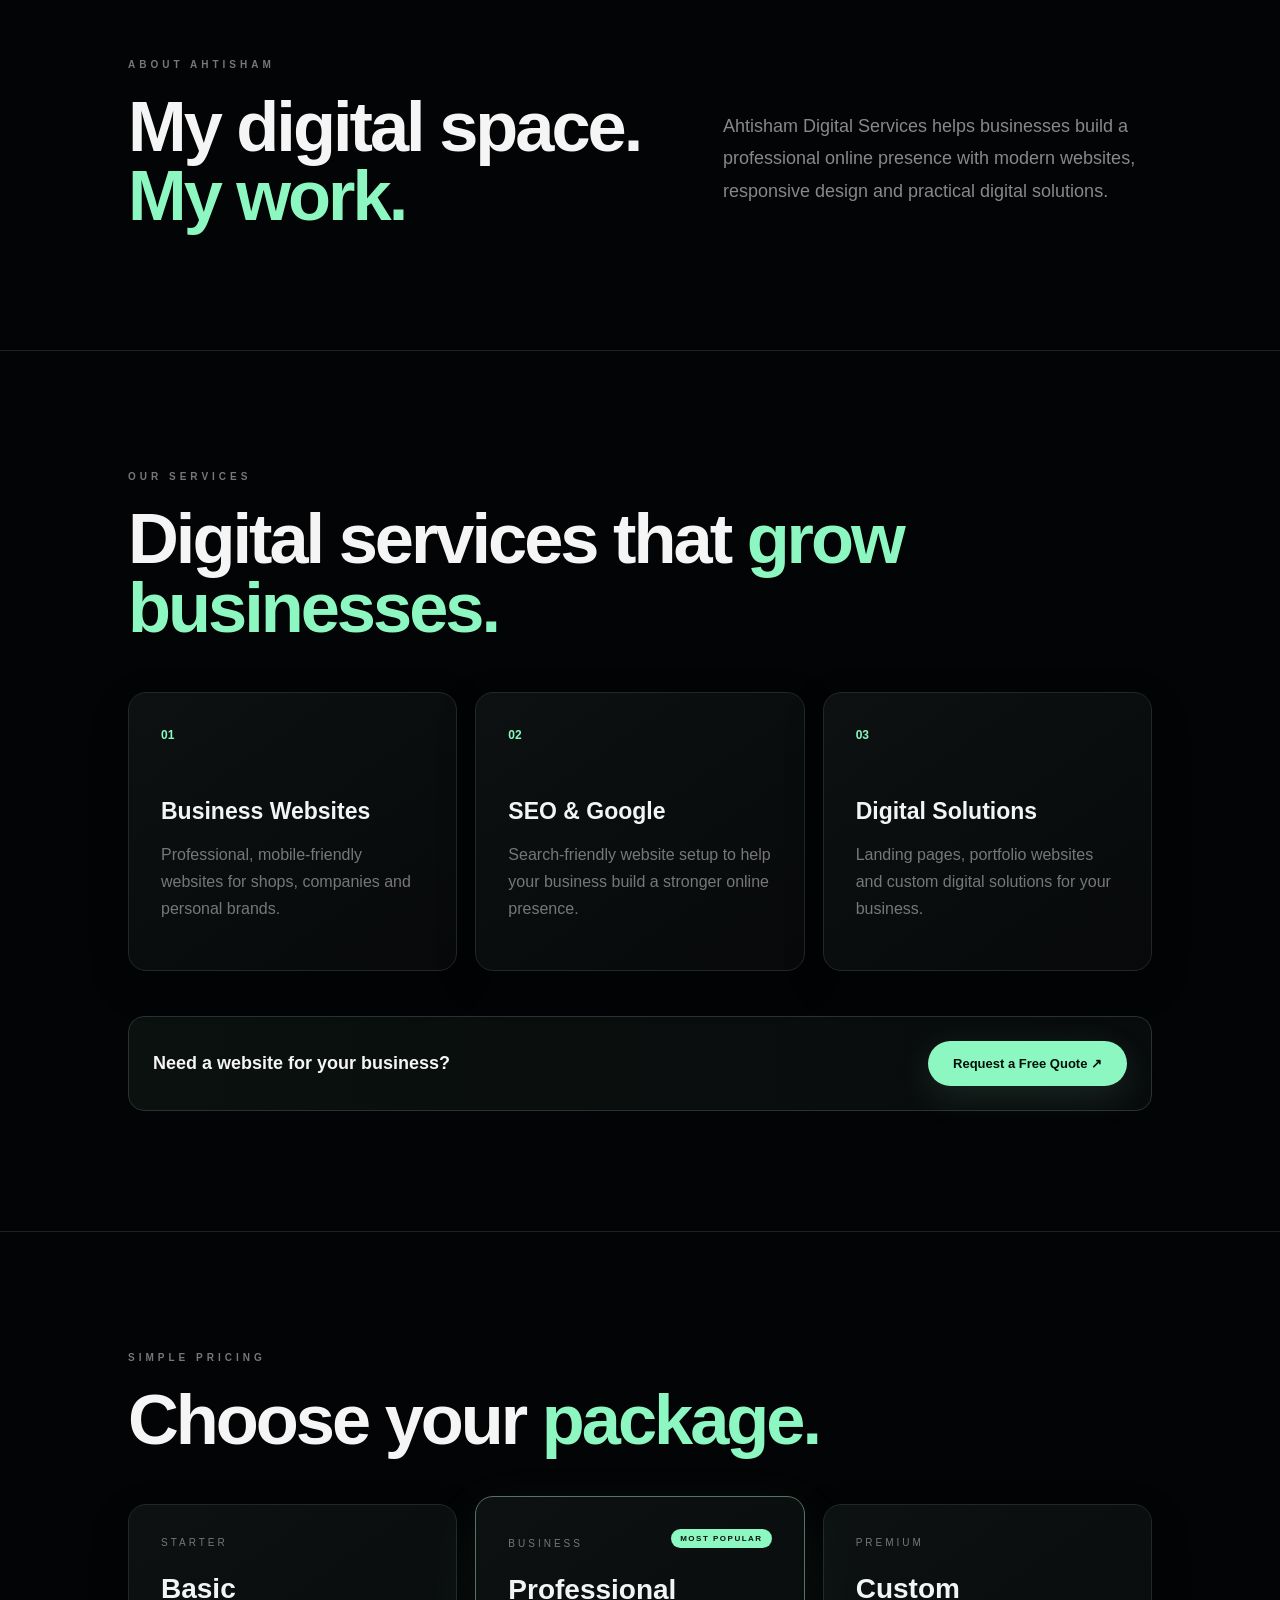
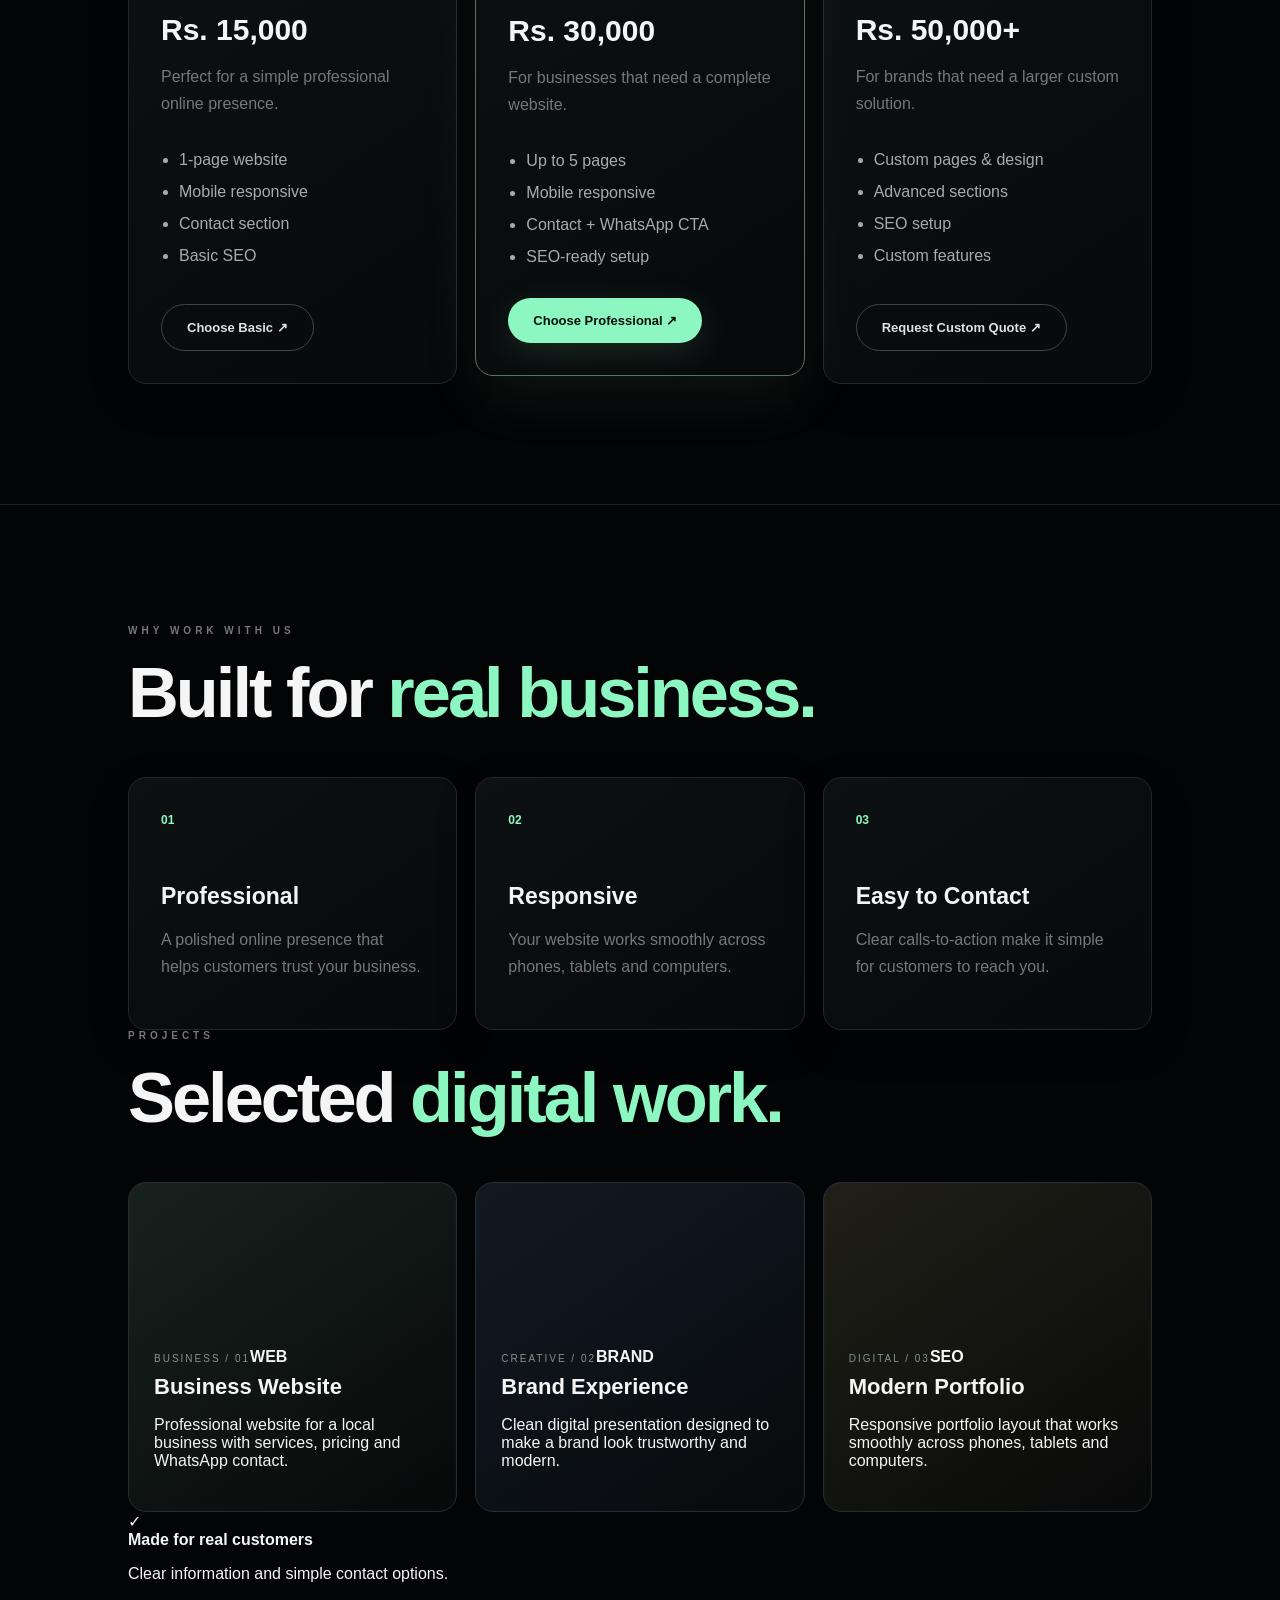
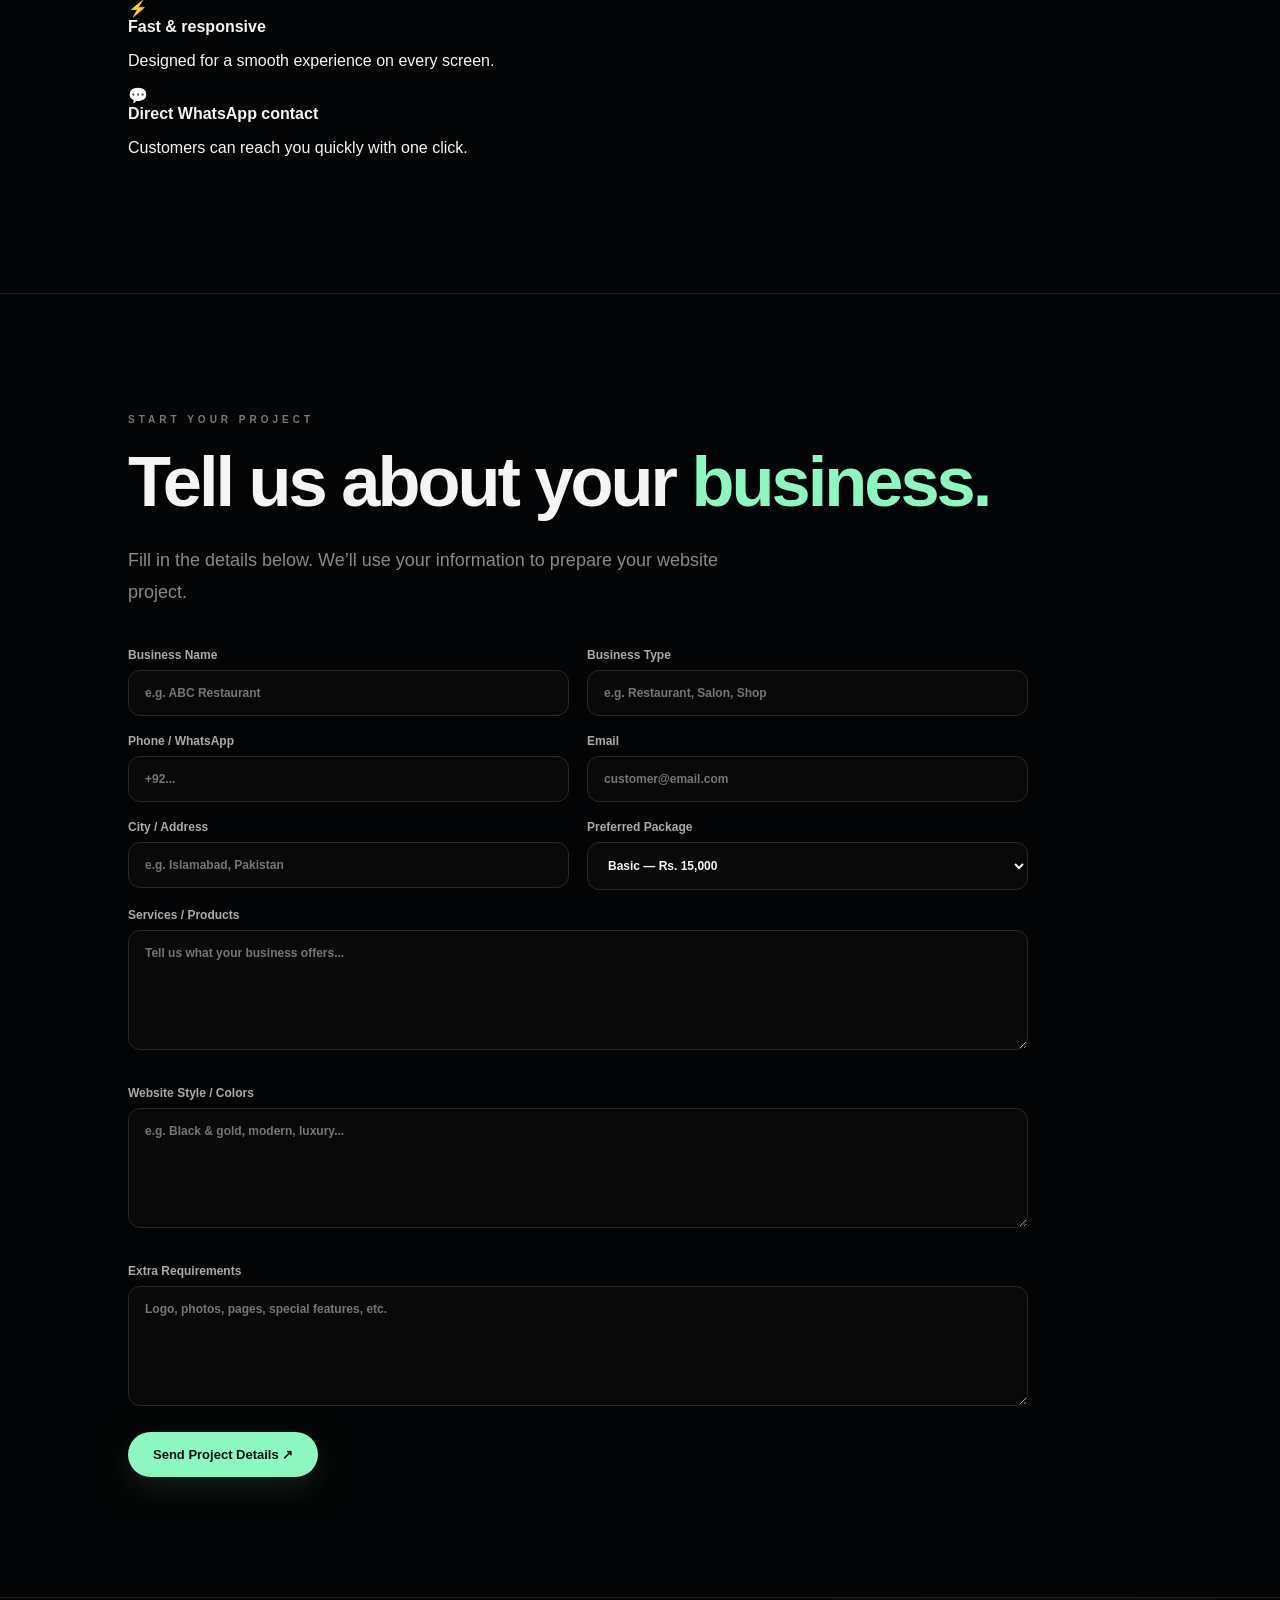
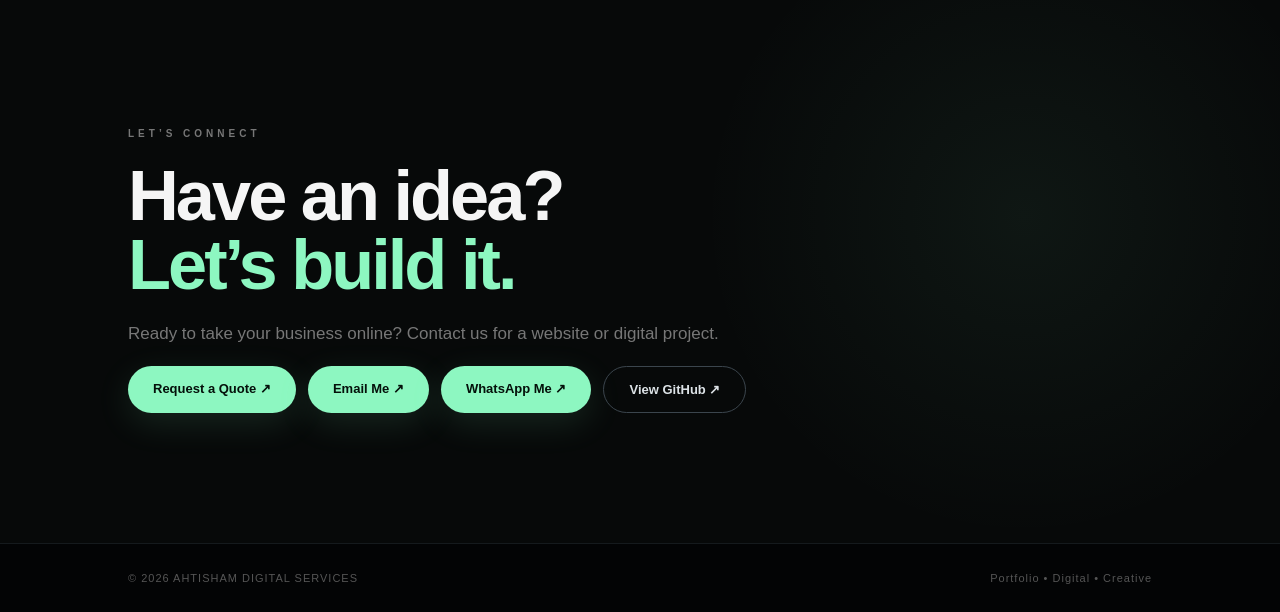
==== commit 15e991cd: "Add portfolio details and customer trust section" ====
--- a/index.html
+++ b/index.html
@@ -78,7 +78,16 @@
 <section class="section" id="work">
   <div class="eyebrow">WHY WORK WITH US</div><h2>Built for <em>real business.</em></h2><div class="cards"><article><b>01</b><h3>Professional</h3><p>A polished online presence that helps customers trust your business.</p></article><article><b>02</b><h3>Responsive</h3><p>Your website works smoothly across phones, tablets and computers.</p></article><article><b>03</b><h3>Easy to Contact</h3><p>Clear calls-to-action make it simple for customers to reach you.</p></article></div>
   <div class="eyebrow">PROJECTS</div><h2>Selected <em>digital work.</em></h2>
-  <div class="projects"><div class="project"><span>GLOBAL / 01</span><h3>Business Website</h3></div><div class="project"><span>CREATIVE / 02</span><h3>Brand Experience</h3></div><div class="project"><span>DIGITAL / 03</span><h3>Modern Portfolio</h3></div></div>
+  <div class="projects">
+  <div class="project"><div class="project-top"><span>BUSINESS / 01</span><b>WEB</b></div><div><h3>Business Website</h3><p>Professional website for a local business with services, pricing and WhatsApp contact.</p></div></div>
+  <div class="project"><div class="project-top"><span>CREATIVE / 02</span><b>BRAND</b></div><div><h3>Brand Experience</h3><p>Clean digital presentation designed to make a brand look trustworthy and modern.</p></div></div>
+  <div class="project"><div class="project-top"><span>DIGITAL / 03</span><b>SEO</b></div><div><h3>Modern Portfolio</h3><p>Responsive portfolio layout that works smoothly across phones, tablets and computers.</p></div></div>
+</div>
+<div class="trust-panel">
+  <div><span class="trust-icon">✓</span><div><strong>Made for real customers</strong><p>Clear information and simple contact options.</p></div></div>
+  <div><span class="trust-icon">⚡</span><div><strong>Fast & responsive</strong><p>Designed for a smooth experience on every screen.</p></div></div>
+  <div><span class="trust-icon">💬</span><div><strong>Direct WhatsApp contact</strong><p>Customers can reach you quickly with one click.</p></div></div>
+</div>
 </section>
 
 <section class="section" id="order">
--- a/style.css
+++ b/style.css
@@ -3,3 +3,41 @@
 .section-cta{margin-top:45px;padding:24px;border:1px solid #222;border-radius:16px;display:flex;align-items:center;justify-content:space-between;gap:20px;background:#090909}.section-cta strong{font-size:18px}.section-cta .btn{margin-top:0}@media(max-width:800px){.section-cta{flex-direction:column;align-items:flex-start}}
 .pricing-grid{display:grid;grid-template-columns:repeat(3,1fr);gap:18px;margin-top:50px}.price-card{padding:32px;border:1px solid #222;border-radius:18px;background:linear-gradient(145deg,#0d0d0d,#070707);display:flex;flex-direction:column}.price-card.featured{border-color:#666;transform:translateY(-8px)}.price-card>span{font-size:10px;letter-spacing:3px;color:#777}.price-card h3{font-size:28px;margin:25px 0 8px}.price-card>strong{font-size:30px}.price-card p{color:#777;line-height:1.7;min-height:55px}.price-card ul{padding-left:18px;color:#aaa;line-height:2;margin:10px 0 25px}.price-card .btn{margin-top:auto;width:max-content}@media(max-width:800px){.pricing-grid{grid-template-columns:1fr}.price-card.featured{transform:none}}
 .project-form{margin-top:40px;max-width:900px}.form-grid{display:grid;grid-template-columns:1fr 1fr;gap:18px}label{display:flex;flex-direction:column;gap:8px;color:#aaa;font-size:12px;font-weight:700}input,select,textarea{width:100%;padding:15px 16px;border:1px solid #292929;border-radius:12px;background:#090909;color:#f5f5f5;font:inherit;outline:none}input:focus,select:focus,textarea:focus{border-color:#666}textarea{min-height:120px;resize:vertical;margin-bottom:18px}.project-form>label{margin-top:18px}.form-submit{border:0;cursor:pointer;margin-top:8px}@media(max-width:800px){.form-grid{grid-template-columns:1fr}}
+
+:root{--accent:#8df7c1;--accent2:#8bb8ff}
+body{background:#030405}
+header{background:rgba(3,4,5,.86);border-bottom-color:#20252b}
+.brand span,.logo-mark{color:var(--accent)}
+.logo-mark{border-color:#355747;background:linear-gradient(145deg,var(--accent),#527d69);box-shadow:0 0 24px rgba(141,247,193,.16)}
+.top-btn{border-color:#35413b}
+.hero{background:radial-gradient(circle at 78% 42%,rgba(141,247,193,.07),transparent 28%),radial-gradient(circle at 20% 10%,rgba(139,184,255,.06),transparent 30%)}
+.hero-badge{display:inline-flex;align-items:center;gap:8px;padding:8px 13px;border:1px solid #294136;border-radius:999px;background:rgba(141,247,193,.05);color:#9ab8a9;font-size:10px;letter-spacing:2px;font-weight:800;margin-bottom:22px}
+.hero-badge::first-letter{color:var(--accent)}
+.hero h1{max-width:900px}
+.hero h1 em,.section h2 em,.contact h2 em{color:var(--accent)}
+.hero p{color:#a0a7ad}
+.btn.light{background:var(--accent);color:#04100a;box-shadow:0 10px 35px rgba(141,247,193,.12)}
+.btn.outline{border-color:#3b454d;color:#dce2e6}
+.trust span{color:#89949b}
+.hero-mini{display:flex;flex-direction:column;gap:4px;margin-top:25px;padding-left:14px;border-left:2px solid var(--accent);font-size:12px;color:#777}
+.hero-mini strong{color:#d9e0e4;font-size:13px}
+.globe{background:radial-gradient(circle at 40% 35%,#27352f,#101514 45%,#050707 70%);box-shadow:0 0 120px rgba(141,247,193,.08)}
+.ring{border-color:#345044}.dot{background:var(--accent);box-shadow:0 0 20px rgba(141,247,193,.75)}
+.stats{background:#050607;border-color:#1d2528}.stats strong{color:#eaf5ef}
+.section{border-bottom-color:#1c2226}
+.cards article,.price-card{background:linear-gradient(145deg,#0d1112,#07090a);border-color:#20282d;box-shadow:0 14px 40px rgba(0,0,0,.18)}
+.cards article:hover,.project:hover{border-color:#4a6558;box-shadow:0 18px 45px rgba(0,0,0,.3)}
+.cards b{color:var(--accent)}
+.cards h3,.price-card h3{color:#f2f5f6}
+.price-card.featured{border-color:#567461;box-shadow:0 20px 60px rgba(141,247,193,.08)}
+.price-card.featured:before{content:"MOST POPULAR";align-self:flex-end;margin-bottom:-10px;padding:5px 9px;border-radius:999px;background:var(--accent);color:#06110b;font-size:8px;font-weight:900;letter-spacing:1.5px}
+.project{background:linear-gradient(145deg,#17221e,#070909);border-color:#232d31;box-shadow:inset 0 0 0 1px rgba(255,255,255,.01)}
+.project:nth-child(2){background:linear-gradient(145deg,#111a23,#080a0c)}
+.project:nth-child(3){background:linear-gradient(145deg,#202018,#080909)}
+.project span{color:#82958c}
+.section-cta{background:linear-gradient(90deg,#0a110e,#090b0d);border-color:#26352e}
+input:focus,select:focus,textarea:focus{border-color:#527461;box-shadow:0 0 0 3px rgba(141,247,193,.05)}
+.contact{background:radial-gradient(circle at 80% 40%,rgba(141,247,193,.06),transparent 30%),#070909}
+footer{border-top:1px solid #151a1d}
+.socials a:hover{border-color:#527461;color:var(--accent)}
+@media(max-width:800px){.hero-badge{font-size:8px}.hero-mini{margin-top:20px}.price-card.featured:before{align-self:flex-start;margin-bottom:0}}
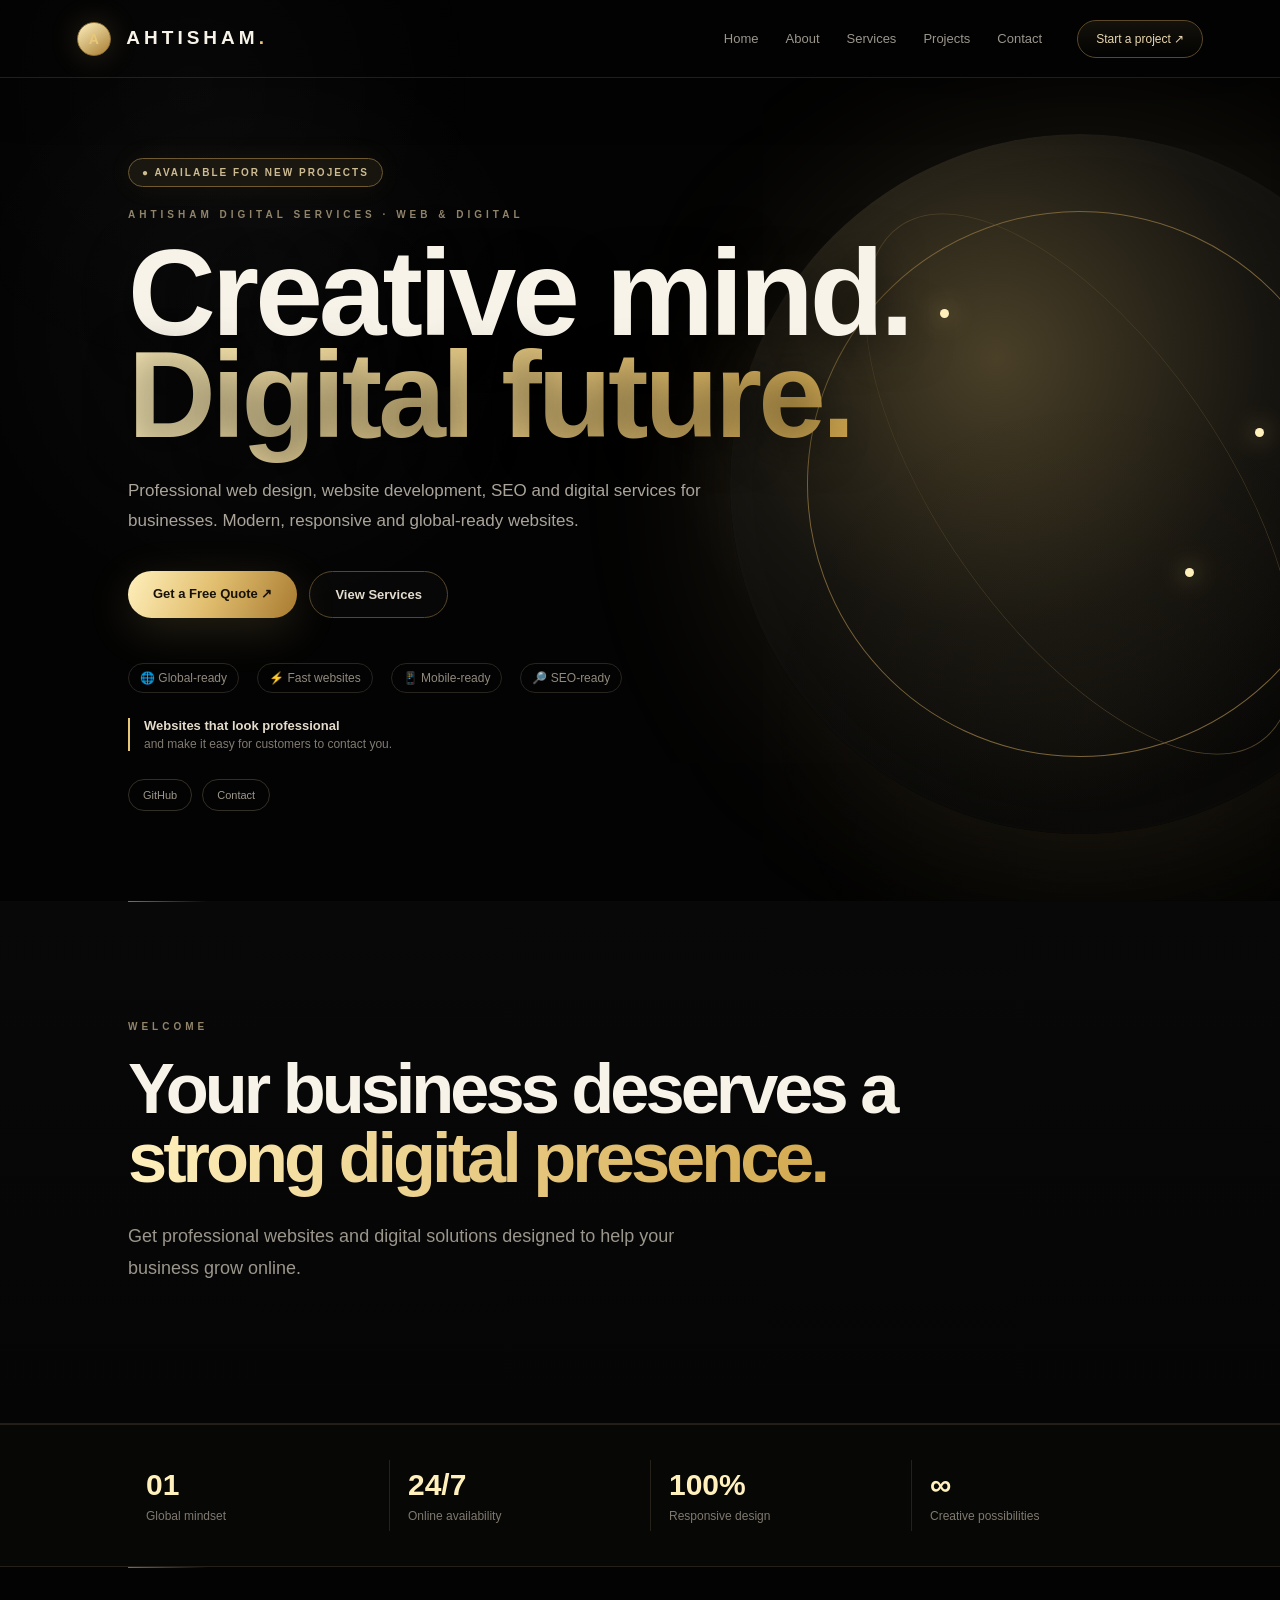
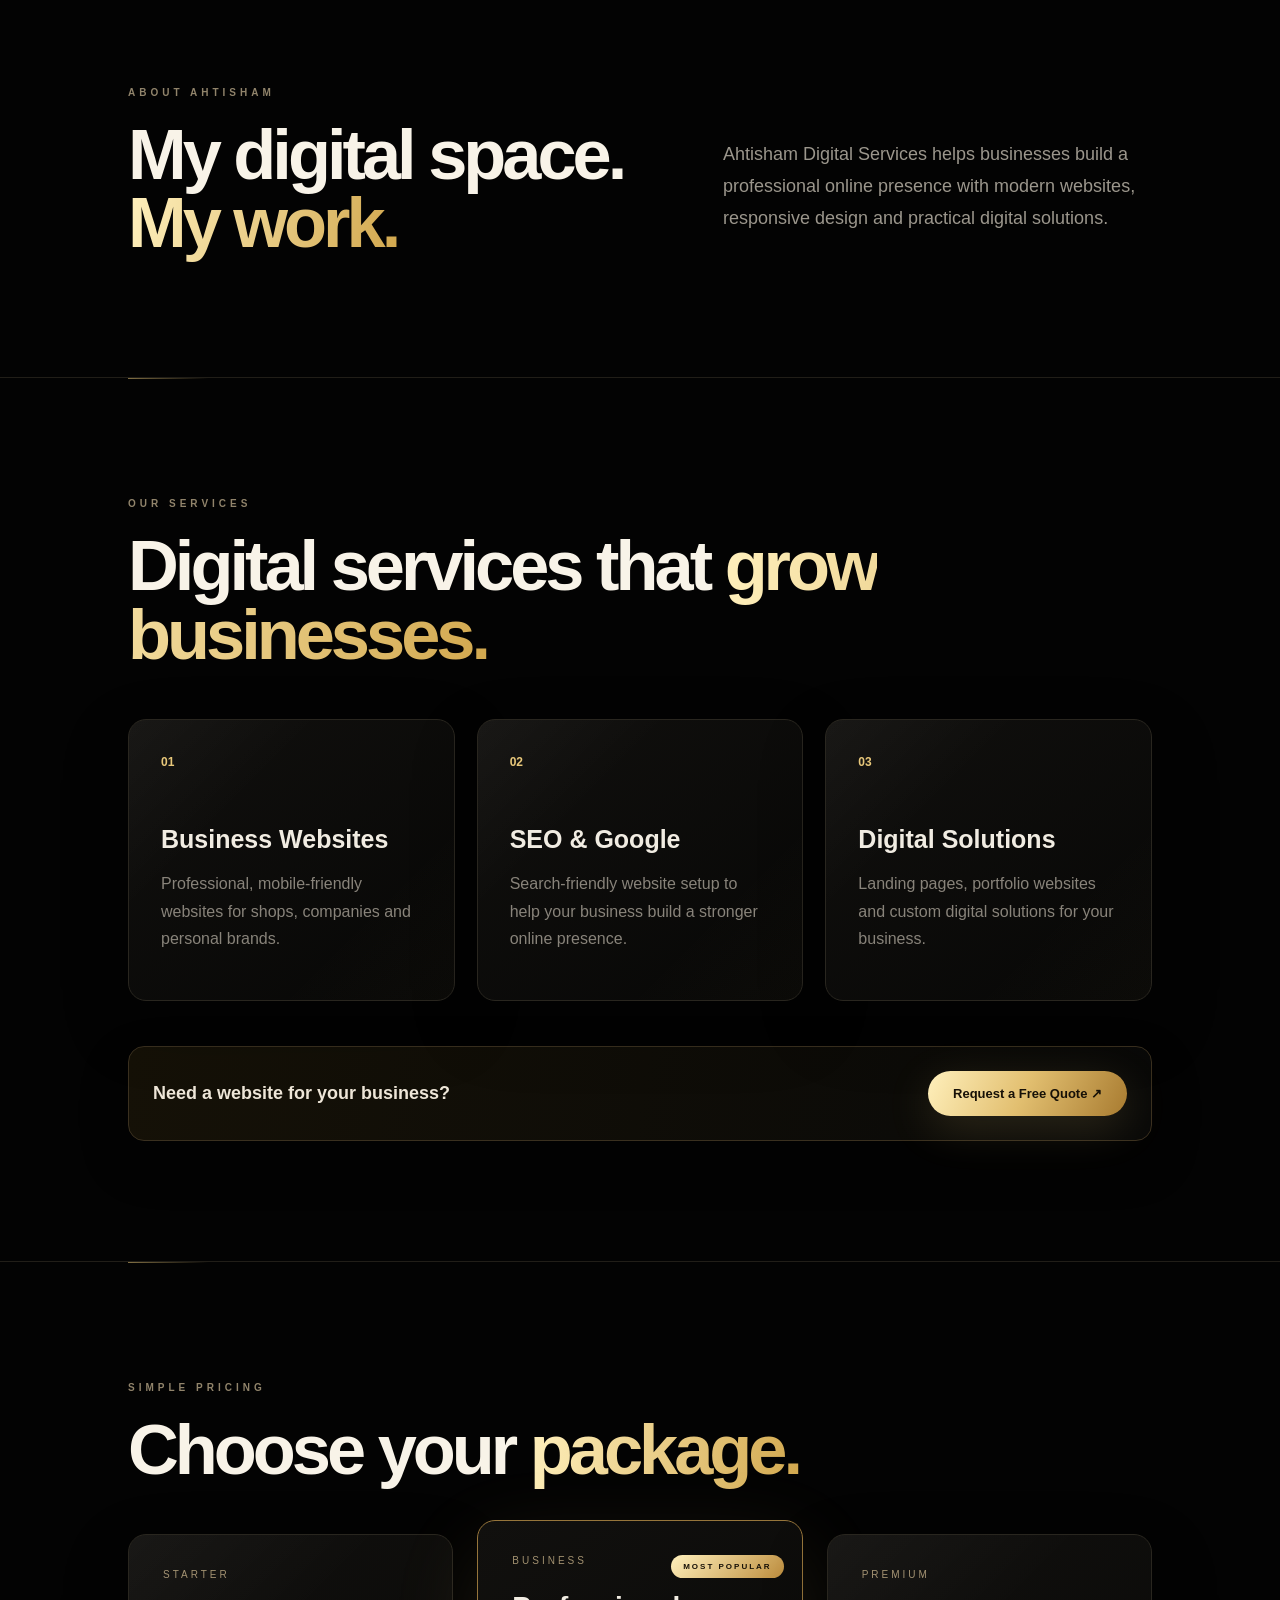
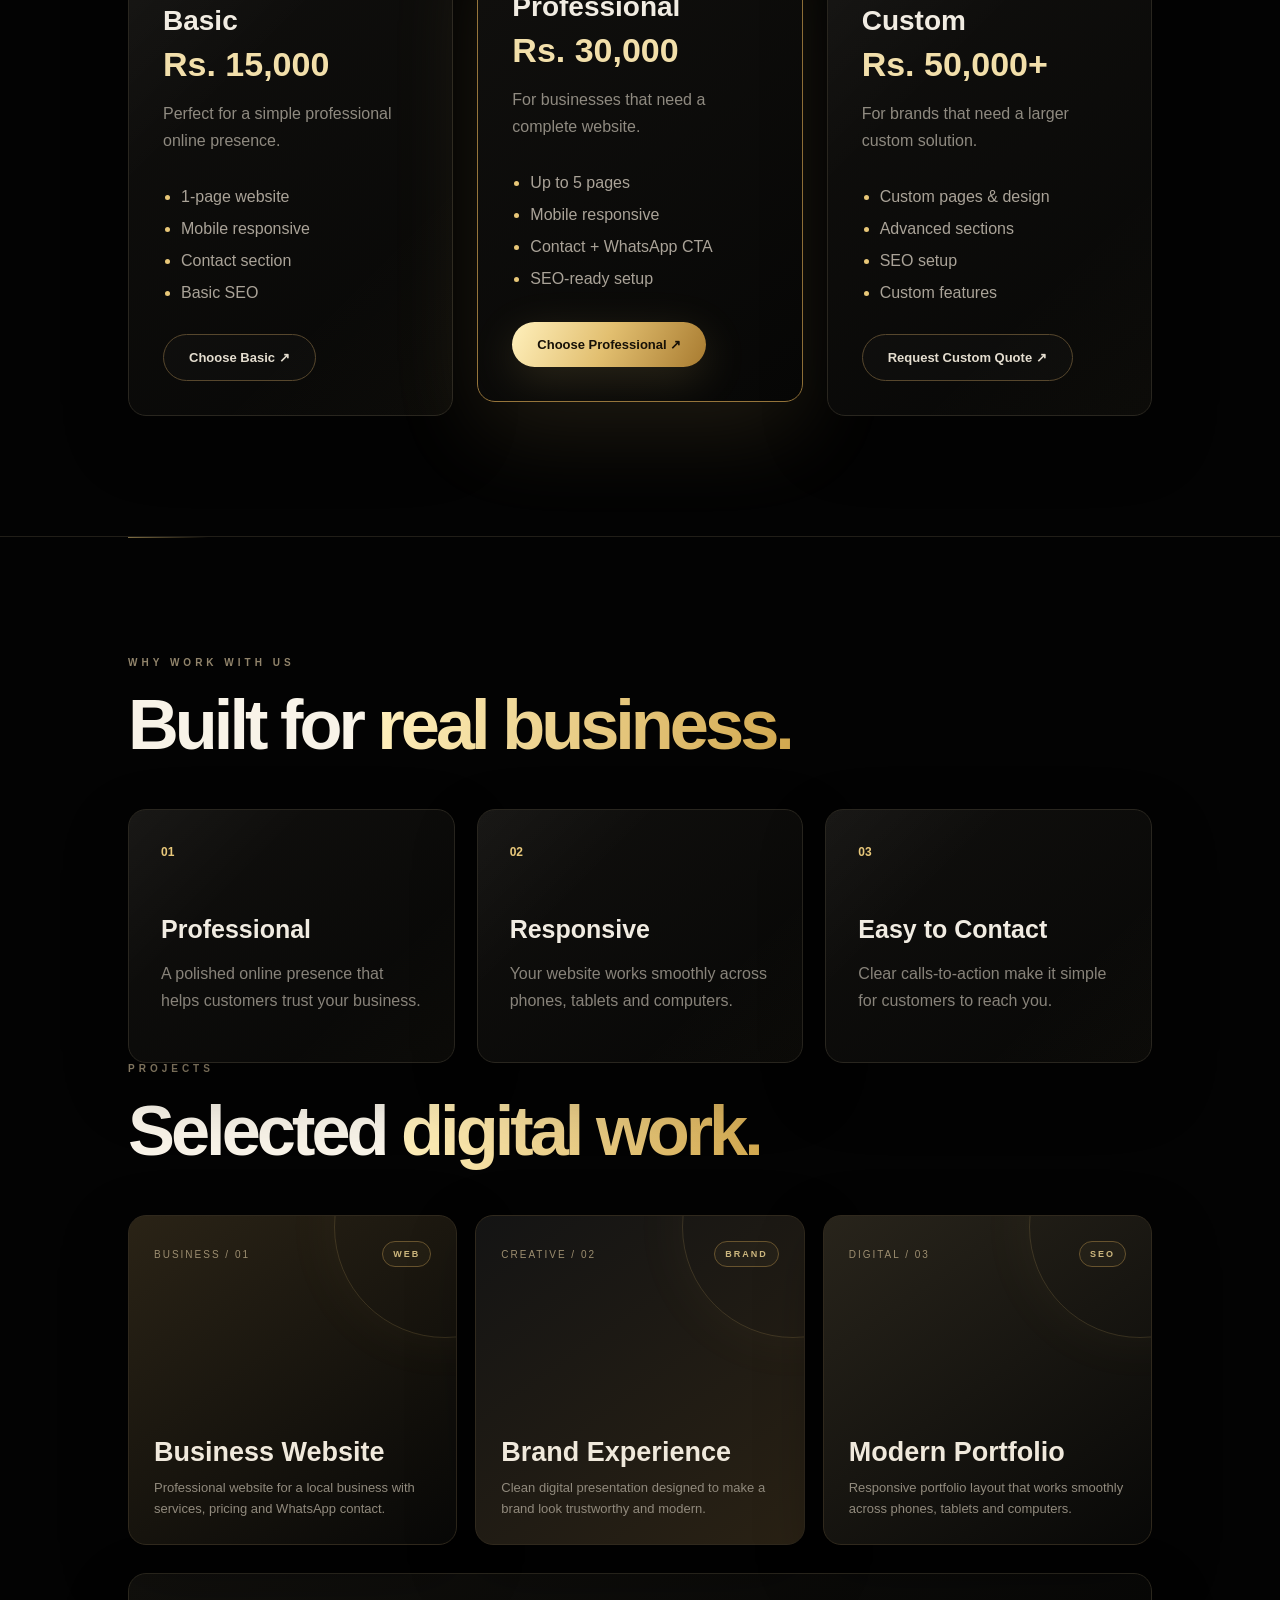
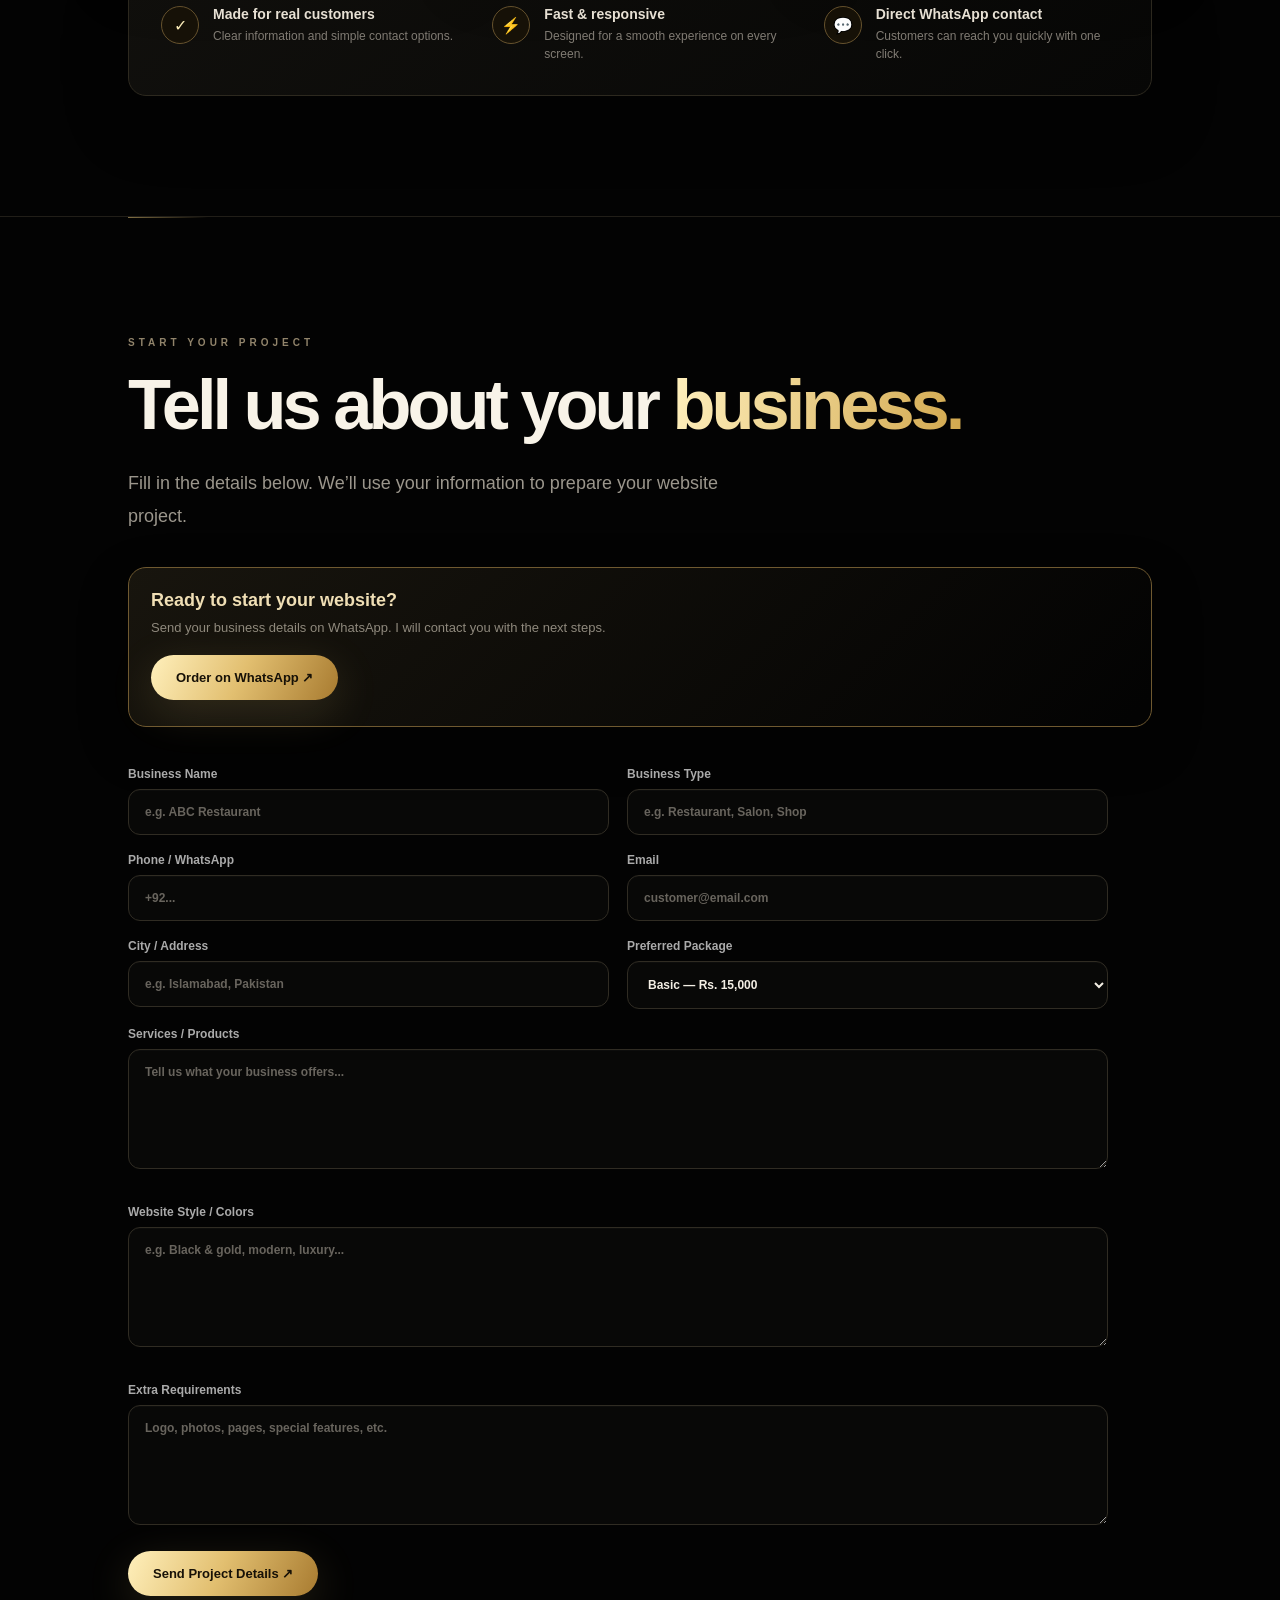
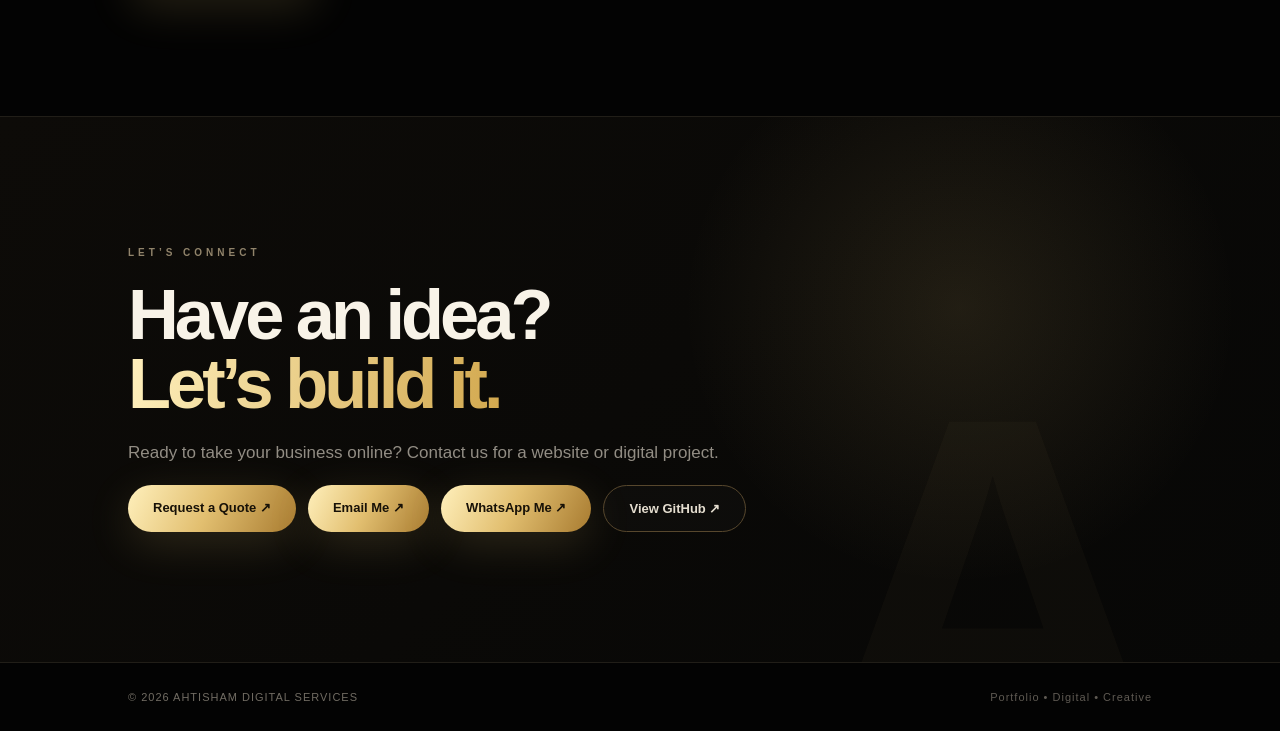
==== commit b3a8833a: "Improve customer order and WhatsApp inquiry flow" ====
--- a/index.html
+++ b/index.html
@@ -94,6 +94,7 @@
   <div class="eyebrow">START YOUR PROJECT</div>
   <h2>Tell us about your <em>business.</em></h2>
   <p class="intro-text">Fill in the details below. We’ll use your information to prepare your website project.</p>
+  <div class="quick-order"><strong>Ready to start your website?</strong><p>Send your business details on WhatsApp. I will contact you with the next steps.</p><a class="btn light" href="https://wa.me/923185005177?text=Hello%20Ahtisham%20Digital%20Services%2C%20I%20want%20to%20order%20a%20website.%20Please%20contact%20me.">Order on WhatsApp ↗</a></div>
   <form class="project-form" action="mailto:KHANAHTISHAMSAGAR@GMAIL.COM" method="post" enctype="text/plain">
     <div class="form-grid">
       <label>Business Name<input name="Business Name" required placeholder="e.g. ABC Restaurant"></label>
@@ -123,4 +124,21 @@
 <footer><span>© 2026 AHTISHAM DIGITAL SERVICES</span><span>Portfolio • Digital • Creative</span></footer>
 <script src="script.js"></script>
 </body>
-</html>+</html>
+<style>
+/* CUSTOMER ORDER CTA */
+.quick-order{margin-top:35px;padding:22px;border:1px solid #6f5930;border-radius:18px;background:linear-gradient(135deg,rgba(232,199,120,.09),rgba(0,0,0,.15));box-shadow:0 18px 50px rgba(0,0,0,.25)}
+.quick-order strong{display:block;color:#f0dfb5;font-size:18px;margin-bottom:7px}.quick-order p{margin:0 0 16px;color:#8f897d;font-size:13px;line-height:1.6}.quick-order .btn{margin-top:0}
+</style>
+<script>
+document.addEventListener('DOMContentLoaded',function(){
+ const form=document.querySelector('.project-form');
+ if(!form)return;
+ form.addEventListener('submit',function(e){
+  e.preventDefault();
+  const data=new FormData(form);
+  const lines=['New Website Customer Inquiry','Business: '+(data.get('Business Name')||''),'Type: '+(data.get('Business Type')||''),'WhatsApp: '+(data.get('Phone / WhatsApp')||''),'Email: '+(data.get('Customer Email')||''),'City: '+(data.get('City / Address')||''),'Package: '+(data.get('Package')||''),'Services: '+(data.get('Services / Products')||''),'Style: '+(data.get('Style / Colors')||''),'Requirements: '+(data.get('Extra Requirements')||'')];
+  window.open('https://wa.me/923185005177?text='+encodeURIComponent(lines.join('\n')),'_blank');
+ });
+});
+</script>
--- a/style.css
+++ b/style.css
@@ -41,3 +41,151 @@
 footer{border-top:1px solid #151a1d}
 .socials a:hover{border-color:#527461;color:var(--accent)}
 @media(max-width:800px){.hero-badge{font-size:8px}.hero-mini{margin-top:20px}.price-card.featured:before{align-self:flex-start;margin-bottom:0}}
+
+.project{justify-content:space-between;min-height:330px}
+.project-top{display:flex;justify-content:space-between;align-items:center}
+.project-top b{font-size:9px;letter-spacing:2px;padding:7px 10px;border:1px solid #33483d;border-radius:999px;color:#9ab8a9}
+.project>div:last-child{margin-top:auto}
+.project h3{font-size:26px}
+.project p{color:#8d989d;line-height:1.6;font-size:13px;max-width:280px;margin:10px 0 0}
+.trust-panel{display:grid;grid-template-columns:repeat(3,1fr);gap:16px;margin-top:28px;padding:22px;border:1px solid #20282d;border-radius:18px;background:linear-gradient(145deg,#0a0e0f,#070909)}
+.trust-panel>div{display:flex;gap:14px;align-items:flex-start;padding:10px}
+.trust-icon{display:flex;align-items:center;justify-content:center;min-width:38px;height:38px;border:1px solid #345044;border-radius:50%;color:var(--accent);background:#0b1510}
+.trust-panel strong{display:block;font-size:14px;color:#e5ebed;margin-bottom:5px}
+.trust-panel p{margin:0;color:#788388;font-size:12px;line-height:1.5}
+@media(max-width:800px){.trust-panel{grid-template-columns:1fr;padding:15px}.trust-panel>div{padding:8px 4px}.project{min-height:240px}.project h3{font-size:22px}}
+
+
+/* LUXURY EDITION */
+:root{--lux:#d8b56a;--lux2:#f3dfad;--lux-dark:#8f6f31}
+body{background:#050505;color:#f4f0e7;font-family:Inter,Arial,Helvetica,sans-serif}
+header{background:rgba(5,5,5,.9);border-bottom:1px solid #29241a;box-shadow:0 8px 35px rgba(0,0,0,.22)}
+.brand{letter-spacing:4px}.brand span{color:var(--lux)}
+.logo-mark{color:#17130b;border-color:#8f6f31;background:linear-gradient(145deg,#f3dfad,#b8893f);box-shadow:0 0 28px rgba(216,181,106,.14)}
+.top-btn{border-color:#51452f;color:#ead9b2}
+nav a{color:#9b968c}nav a:hover{color:var(--lux2)}
+.hero{background:radial-gradient(circle at 78% 42%,rgba(216,181,106,.1),transparent 28%),radial-gradient(circle at 15% 20%,rgba(255,255,255,.035),transparent 25%)}
+.hero-badge{border-color:#594a2f;background:rgba(216,181,106,.06);color:#c5b083}
+.hero-badge::first-letter{color:var(--lux)}
+.eyebrow{color:#8d877b}
+.hero h1,.section h2,.contact h2{letter-spacing:-4px}
+.hero h1 em,.section h2 em,.contact h2 em{color:var(--lux2)}
+.hero p{color:#a8a39a}
+.btn.light{background:linear-gradient(135deg,#f1d99f,#c39a50);color:#171208;box-shadow:0 12px 38px rgba(216,181,106,.16)}
+.btn.light:hover{box-shadow:0 16px 45px rgba(216,181,106,.23)}
+.btn.outline{border-color:#4a4336;color:#e4ddcf}
+.trust span{color:#928c82}
+.hero-mini{border-left-color:var(--lux);color:#817b71}
+.hero-mini strong{color:#e4dccb}
+.globe{background:radial-gradient(circle at 40% 35%,#3a3324,#141310 45%,#050505 72%);box-shadow:0 0 130px rgba(216,181,106,.08)}
+.ring{border-color:#655435}.dot{background:var(--lux2);box-shadow:0 0 22px rgba(216,181,106,.75)}
+.stats{background:#080807;border-color:#27231c}.stats strong{color:#efe6d3}
+.section{border-bottom-color:#24211c}
+.cards article,.price-card{background:linear-gradient(145deg,#12110f,#080807);border-color:#2b2822;box-shadow:0 18px 50px rgba(0,0,0,.28)}
+.cards article:hover,.project:hover{border-color:#705d38;box-shadow:0 20px 55px rgba(0,0,0,.42)}
+.cards b{color:var(--lux)}
+.cards h3,.price-card h3{color:#f1ece2}
+.cards p,.price-card p{color:#8f8a80}
+.pricing-grid{gap:22px}
+.price-card{position:relative;overflow:hidden}
+.price-card.featured{border-color:#80683b;transform:translateY(-10px);box-shadow:0 25px 70px rgba(216,181,106,.1)}
+.price-card.featured:before{background:linear-gradient(135deg,#f3dfad,#b8893f);color:#171208}
+.price-card>span{color:#a29170}
+.price-card>strong{color:#f0dfb9}
+.price-card li{color:#aaa398}
+.project{background:linear-gradient(145deg,#242015,#090908);border-color:#302b21}
+.project:nth-child(2){background:linear-gradient(145deg,#171614,#29231a)}
+.project:nth-child(3){background:linear-gradient(145deg,#2a251b,#090908)}
+.project-top b{border-color:#655436;color:#c9b78e}
+.project span{color:#9d8e70}
+.project h3{color:#f0e9dc}
+.project p{color:#928d83}
+.trust-panel{border-color:#2b2822;background:linear-gradient(145deg,#11100e,#080807)}
+.trust-icon{border-color:#655436;color:var(--lux2);background:#17130b}
+.trust-panel strong{color:#eee7da}.trust-panel p{color:#817c74}
+.section-cta{background:linear-gradient(90deg,#120f09,#090908);border-color:#3a3020}
+input,select,textarea{background:#090908;border-color:#302c24;color:#f3eee4}
+input::placeholder,textarea::placeholder{color:#68645d}
+input:focus,select:focus,textarea:focus{border-color:#80683b;box-shadow:0 0 0 3px rgba(216,181,106,.06)}
+.contact{background:radial-gradient(circle at 80% 40%,rgba(216,181,106,.09),transparent 30%),#090908}
+.contact p{color:#928d84}
+.socials a{border-color:#342f26;color:#9f988b}.socials a:hover{border-color:#80683b;color:var(--lux2)}
+footer{border-top:1px solid #24211c;color:#716c63}
+footer span:last-child{color:#5f5a53}
+.section-cta strong{color:#eee6d8}
+@media(max-width:800px){.price-card.featured{transform:none}.hero h1,.section h2,.contact h2{letter-spacing:-2px}}
+
+
+/* SIGNATURE LUXURY — PREMIUM EDITION */
+:root{--gold:#e8c778;--gold2:#fff0bc;--ink:#030303;--panel:#0b0b0a}
+html{scroll-behavior:smooth}
+body{background:var(--ink);color:#f8f3e8;overflow-x:hidden}
+body:before{content:"";position:fixed;inset:0;pointer-events:none;z-index:99;background:radial-gradient(circle at 15% 10%,rgba(255,255,255,.025),transparent 22%),radial-gradient(circle at 85% 80%,rgba(232,199,120,.035),transparent 25%)}
+header{height:78px;background:rgba(3,3,3,.78);border-bottom:1px solid rgba(232,199,120,.14);box-shadow:0 12px 50px rgba(0,0,0,.38)}
+.brand{font-size:19px;letter-spacing:4px}
+.brand span{color:var(--gold)}
+.logo-mark{width:34px;height:34px;border-color:#8c6e31;background:linear-gradient(145deg,#fff1bd,#a77b2f);box-shadow:0 0 30px rgba(232,199,120,.18)}
+nav a{transition:.25s}nav a:hover{color:var(--gold2)}
+.top-btn{border-color:#5a4828;background:linear-gradient(180deg,rgba(232,199,120,.08),transparent);color:#e8d7ae}
+.hero{min-height:calc(100vh - 78px);padding-top:80px;background:radial-gradient(circle at 70% 45%,rgba(232,199,120,.12),transparent 22%),radial-gradient(circle at 20% 30%,rgba(255,255,255,.035),transparent 25%)}
+.hero-copy{max-width:820px}
+.hero-badge{border-color:#6d582f;background:rgba(232,199,120,.07);color:#cdbb91;box-shadow:0 0 30px rgba(232,199,120,.05)}
+.hero h1{font-size:clamp(62px,9.5vw,132px);line-height:.84;text-shadow:0 8px 45px rgba(0,0,0,.65)}
+.hero h1 em,.section h2 em,.contact h2 em{background:linear-gradient(100deg,#fff0bd,#d2a84e);-webkit-background-clip:text;background-clip:text;color:transparent}
+.hero p{font-size:17px;color:#aaa49a}
+.btn{position:relative;overflow:hidden}
+.btn.light{background:linear-gradient(115deg,#fff0bc 0%,#e2bf70 48%,#a87b30 100%);color:#171107;box-shadow:0 12px 45px rgba(232,199,120,.16)}
+.btn.light:after{content:"";position:absolute;top:0;left:-80%;width:55%;height:100%;background:rgba(255,255,255,.35);transform:skewX(-20deg);transition:.55s}
+.btn.light:hover:after{left:130%}
+.btn.outline{border-color:#57472d;background:rgba(255,255,255,.015)}
+.trust{gap:18px}.trust span{padding:7px 11px;border:1px solid #28251f;border-radius:999px;color:#918a7d}
+.hero-mini{border-left:2px solid var(--gold)}
+.globe{right:-150px;width:700px;height:700px;background:radial-gradient(circle at 38% 32%,#4a4028,#171510 42%,#050505 72%);box-shadow:0 0 170px rgba(232,199,120,.12),inset 0 0 90px rgba(255,255,255,.025)}
+.ring{border-color:#786238}.r2{border-color:#4e4128}.dot{background:var(--gold2);box-shadow:0 0 25px rgba(232,199,120,.9)}
+.stats{position:relative;background:#070706;border-color:#242019;padding-top:35px;padding-bottom:35px}
+.stats div{padding:8px 18px;border-left:1px solid #272219}.stats div:first-child{border-left:0}
+.stats strong{font-size:30px;color:var(--gold2)}
+.stats span{color:#7f796f}
+.section{position:relative;border-bottom-color:#211e18}
+.section:before{content:"";position:absolute;top:0;left:10%;width:80px;height:1px;background:linear-gradient(90deg,var(--gold),transparent);opacity:.55}
+.eyebrow{color:#91846b}
+.section h2,.contact h2{font-weight:850}
+.split p,.intro-text{color:#9b968c}
+.cards{gap:22px}
+.cards article,.price-card{border-color:#29261f;background:linear-gradient(145deg,#11100e,#070706);box-shadow:0 25px 65px rgba(0,0,0,.28)}
+.cards article{position:relative;overflow:hidden}
+.cards article:before,.price-card:before{content:"";position:absolute;inset:0;background:linear-gradient(135deg,rgba(255,255,255,.035),transparent 32%,transparent 70%,rgba(232,199,120,.025));pointer-events:none}
+.cards article:hover{transform:translateY(-9px);border-color:#765f34}
+.cards b{color:var(--gold)}
+.cards h3{font-size:25px}.cards p{color:#88837a}
+.pricing-grid{gap:24px}
+.price-card{position:relative;overflow:hidden;padding:34px}
+.price-card.featured{transform:translateY(-14px);border-color:#96753b;box-shadow:0 30px 90px rgba(232,199,120,.12)}
+.price-card.featured:before{content:"MOST POPULAR";position:absolute;inset:auto 18px auto auto;margin:0;padding:7px 12px;border-radius:999px;background:linear-gradient(135deg,#fff0bc,#bd8d3d);color:#171107;font-size:8px;font-weight:900;letter-spacing:2px}
+.price-card>strong{font-size:34px;color:#f2dfaa}
+.price-card ul{color:#aaa398}.price-card li::marker{color:var(--gold)}
+.project{position:relative;overflow:hidden;border-color:#30291d;background:linear-gradient(145deg,#2a2316,#080807);box-shadow:0 25px 65px rgba(0,0,0,.35)}
+.project:before{content:"";position:absolute;width:220px;height:220px;right:-100px;top:-100px;border-radius:50%;border:1px solid rgba(232,199,120,.16);box-shadow:0 0 60px rgba(232,199,120,.05)}
+.project:nth-child(2){background:linear-gradient(145deg,#141414,#292114)}
+.project:nth-child(3){background:linear-gradient(145deg,#28241b,#080807)}
+.project:hover{transform:translateY(-9px);border-color:#856a37}
+.project-top b{border-color:#67532e;color:#cdb77e;background:rgba(232,199,120,.04)}
+.project h3{font-size:27px}.project p{color:#918a7d}
+.trust-panel{border-color:#2d291f;background:linear-gradient(145deg,#11100d,#070706);box-shadow:0 25px 65px rgba(0,0,0,.25)}
+.trust-icon{border-color:#67532e;color:var(--gold2);background:#171208}
+.section-cta{border-color:#3a301f;background:linear-gradient(100deg,#151107,#090908);box-shadow:0 20px 50px rgba(0,0,0,.22)}
+.project-form{max-width:980px}
+input,select,textarea{border-color:#302c23;background:#080807;box-shadow:inset 0 1px 0 rgba(255,255,255,.02)}
+input:focus,select:focus,textarea:focus{border-color:#8b6c34;box-shadow:0 0 0 4px rgba(232,199,120,.055),0 10px 30px rgba(0,0,0,.25)}
+.contact{position:relative;overflow:hidden;background:radial-gradient(circle at 75% 35%,rgba(232,199,120,.11),transparent 27%),linear-gradient(135deg,#0d0b08,#070706)}
+.contact:after{content:"A";position:absolute;right:8%;bottom:-35%;font-size:40vw;line-height:1;font-weight:900;color:rgba(232,199,120,.025);pointer-events:none}
+.contact>*{position:relative;z-index:1}
+footer{border-top:1px solid #211e18;background:#030303}
+.socials a:hover{border-color:#806334;color:var(--gold2)}
+@media(max-width:800px){
+ .hero{padding-top:60px}.globe{right:-330px;width:620px;height:620px;opacity:.45}
+ .hero h1{font-size:clamp(52px,15vw,86px)}
+ .trust{gap:7px}.trust span{font-size:10px}
+ .stats div{border-left:0;border-top:1px solid #242019;padding:12px 0}.stats div:nth-child(-n+2){border-top:0}
+ .section:before{left:7%}.price-card.featured{transform:none}
+}
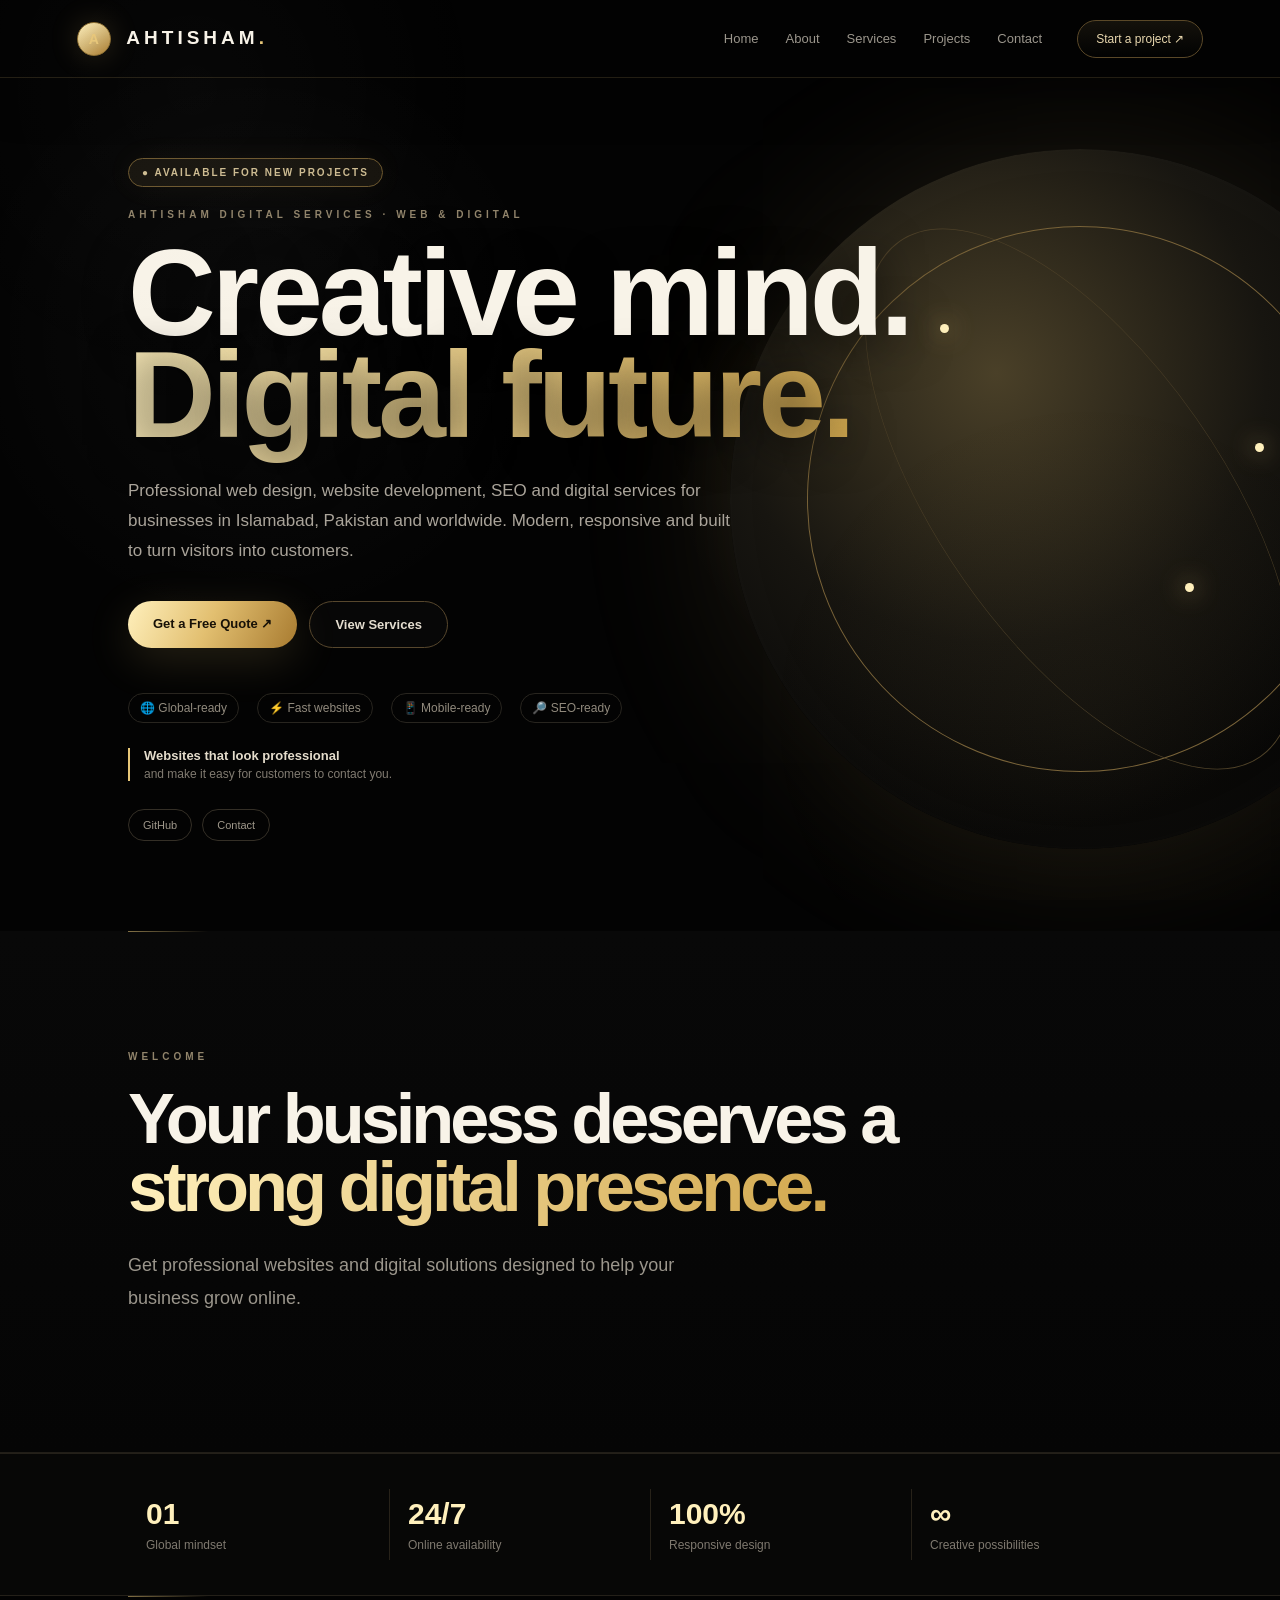
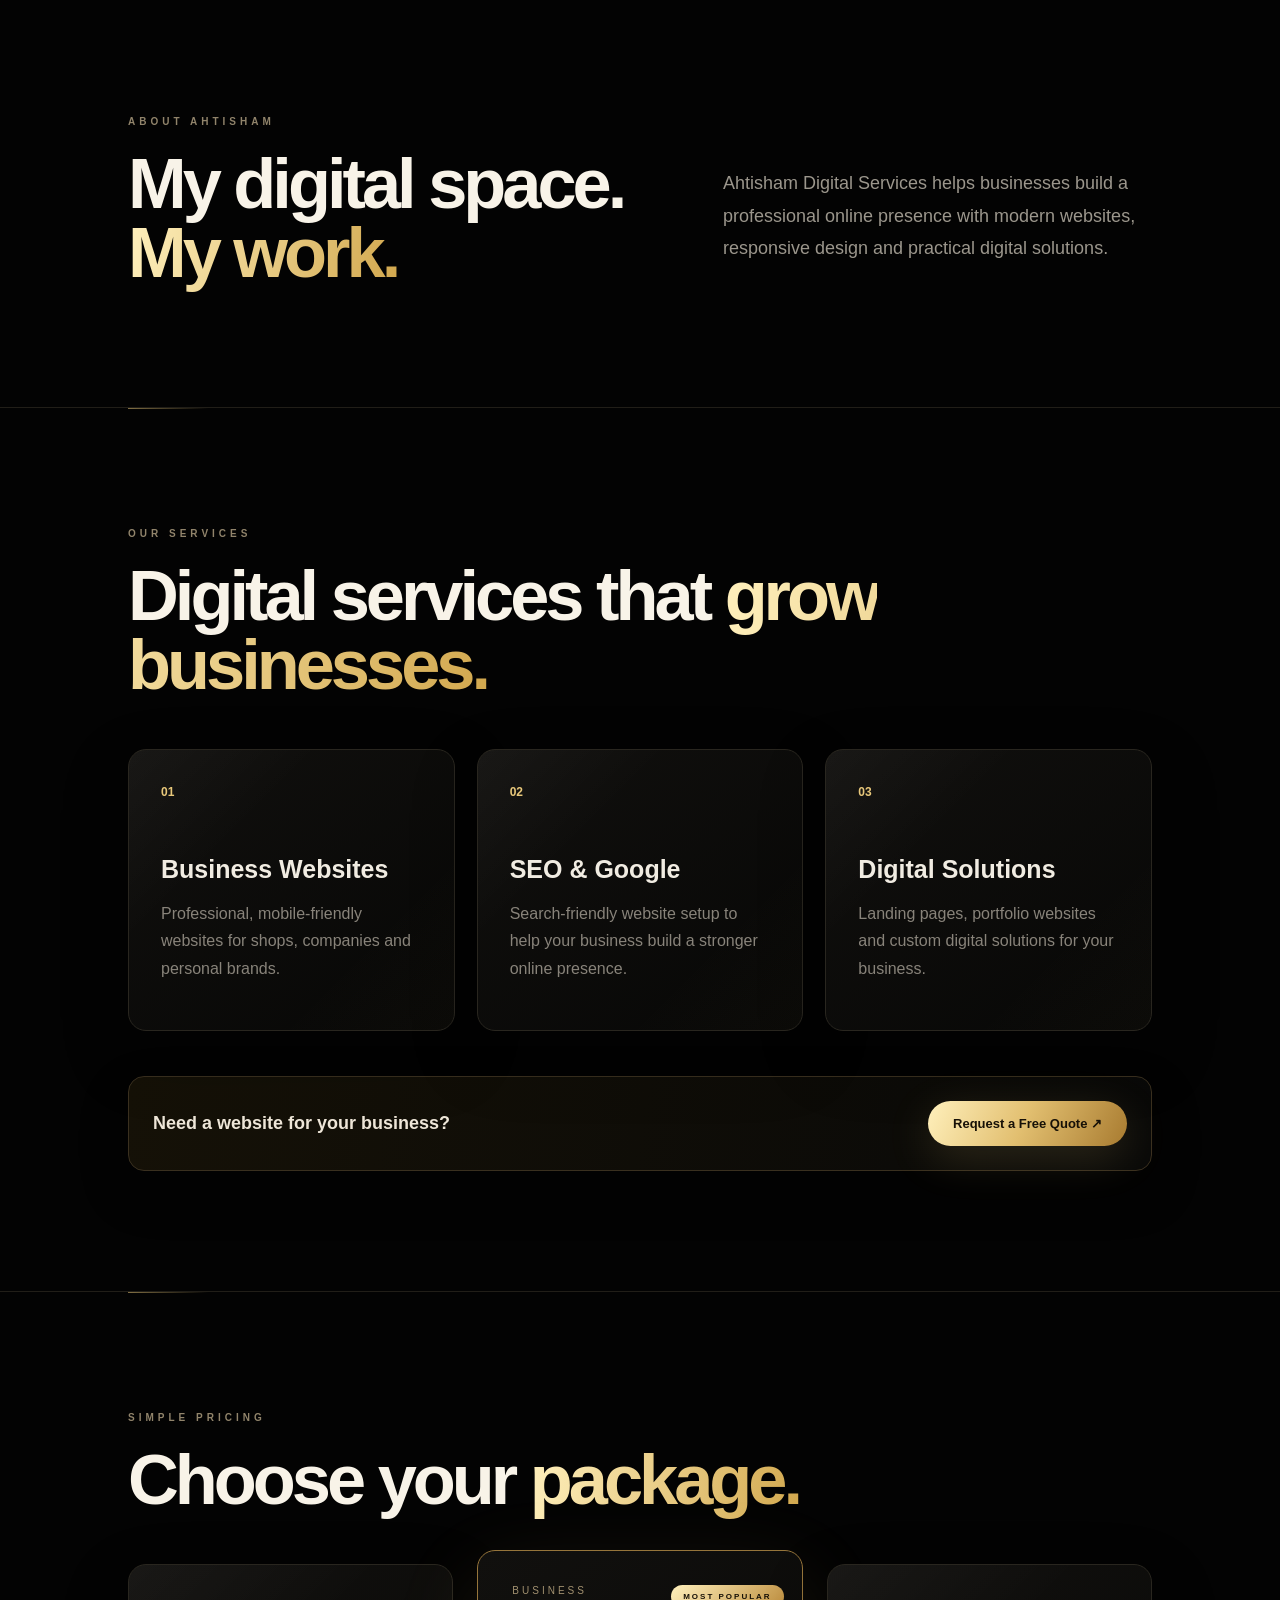
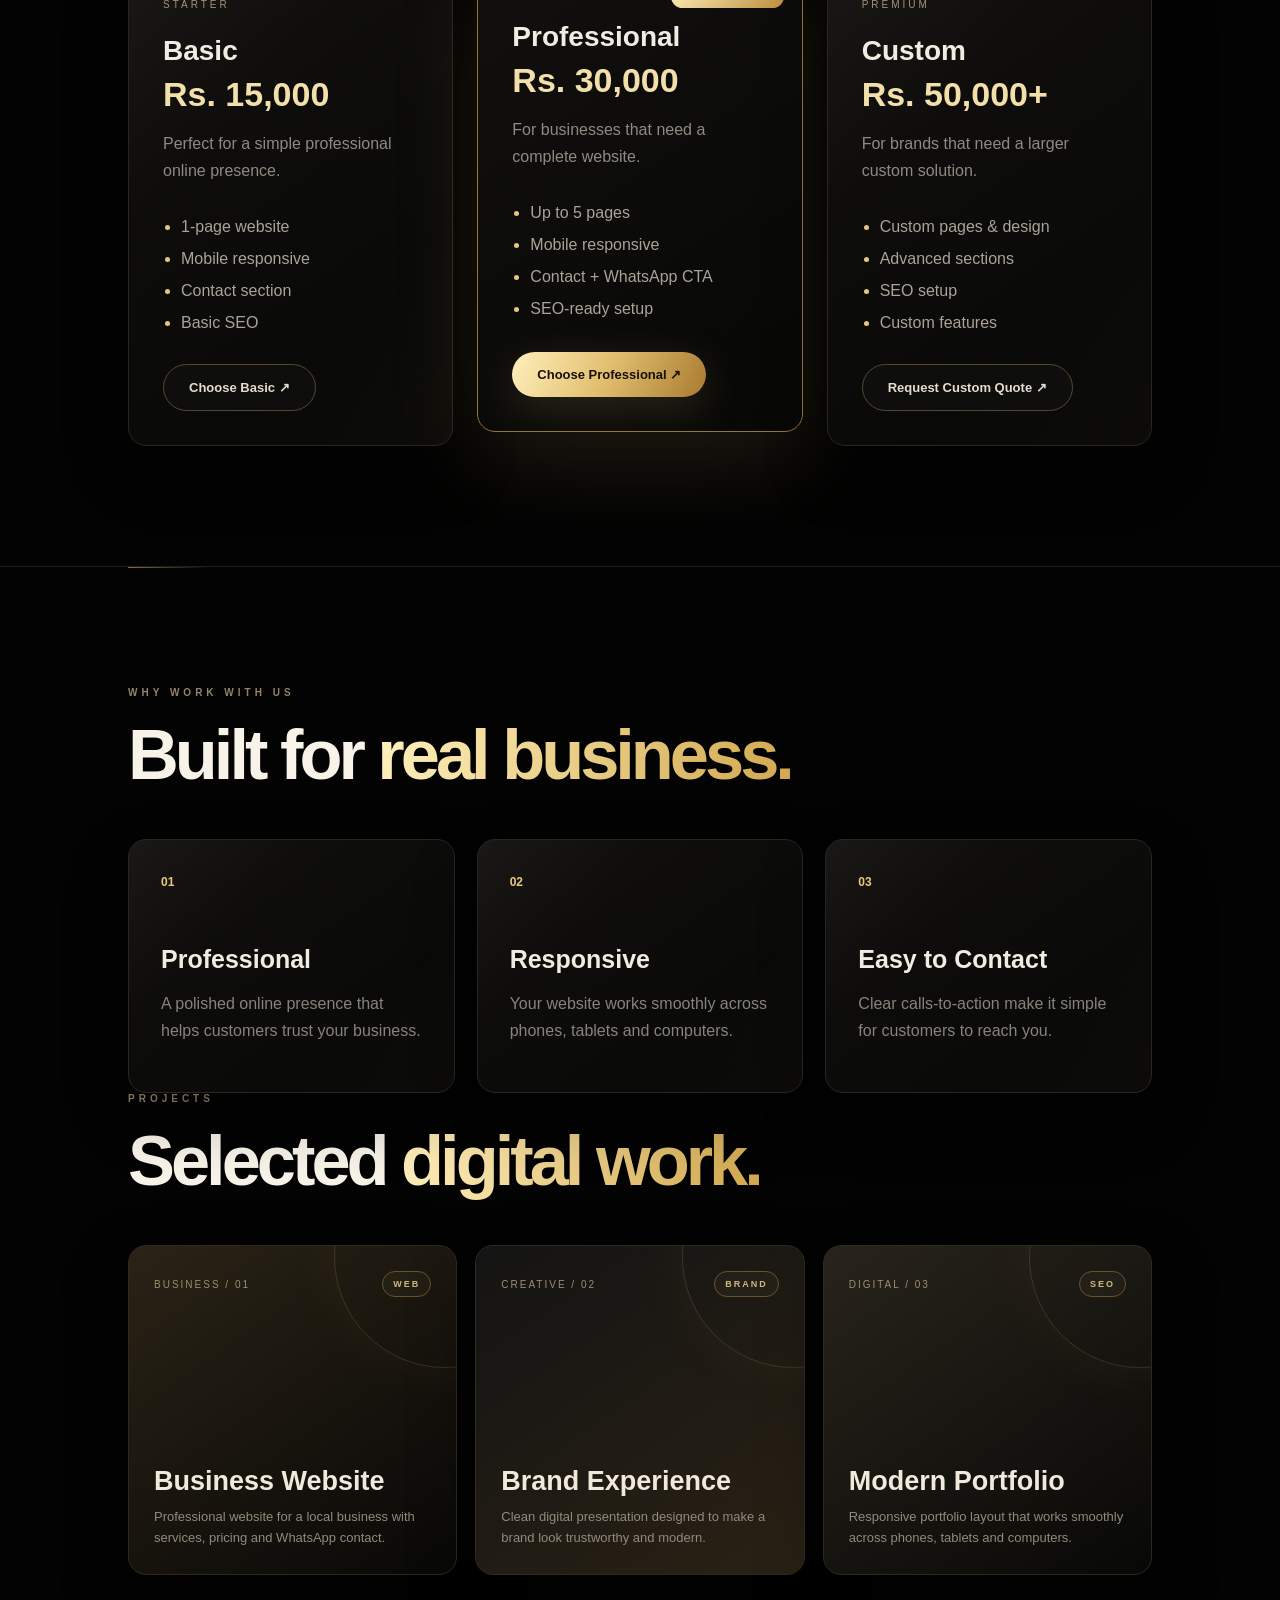
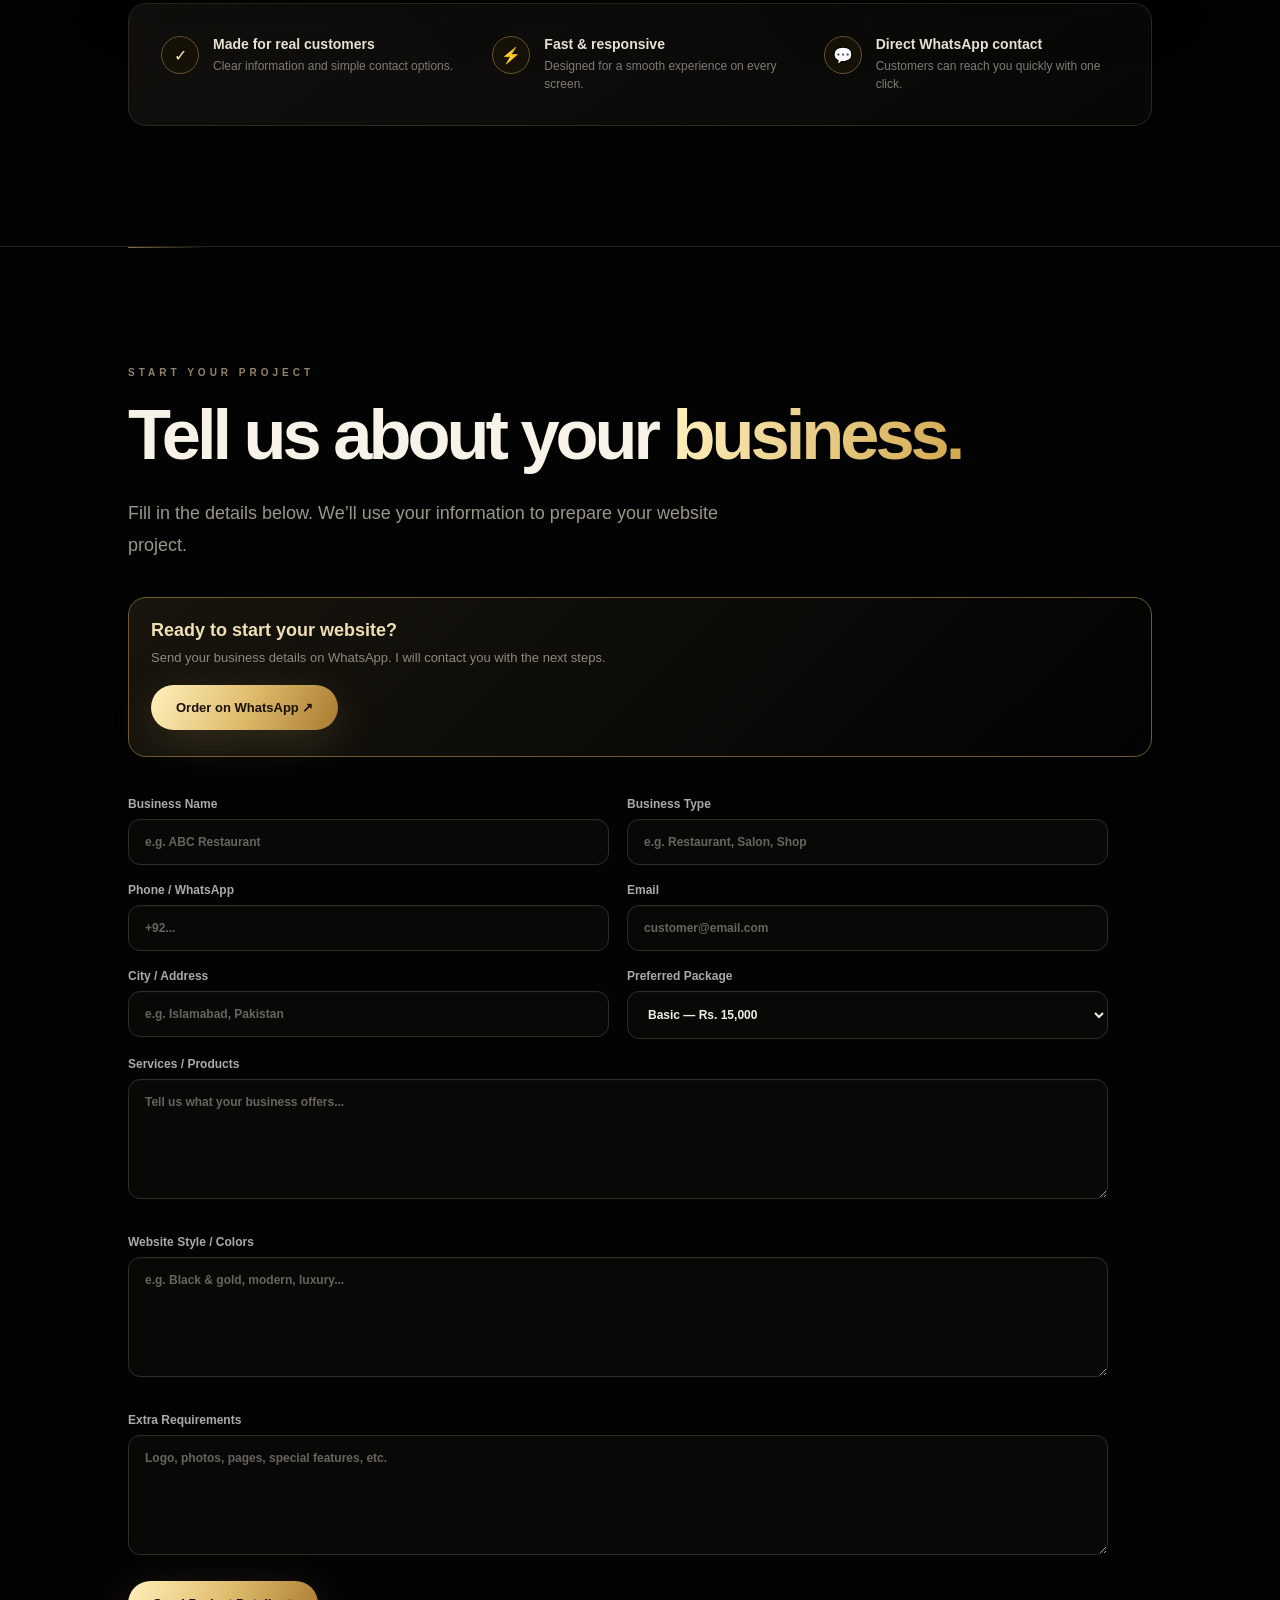
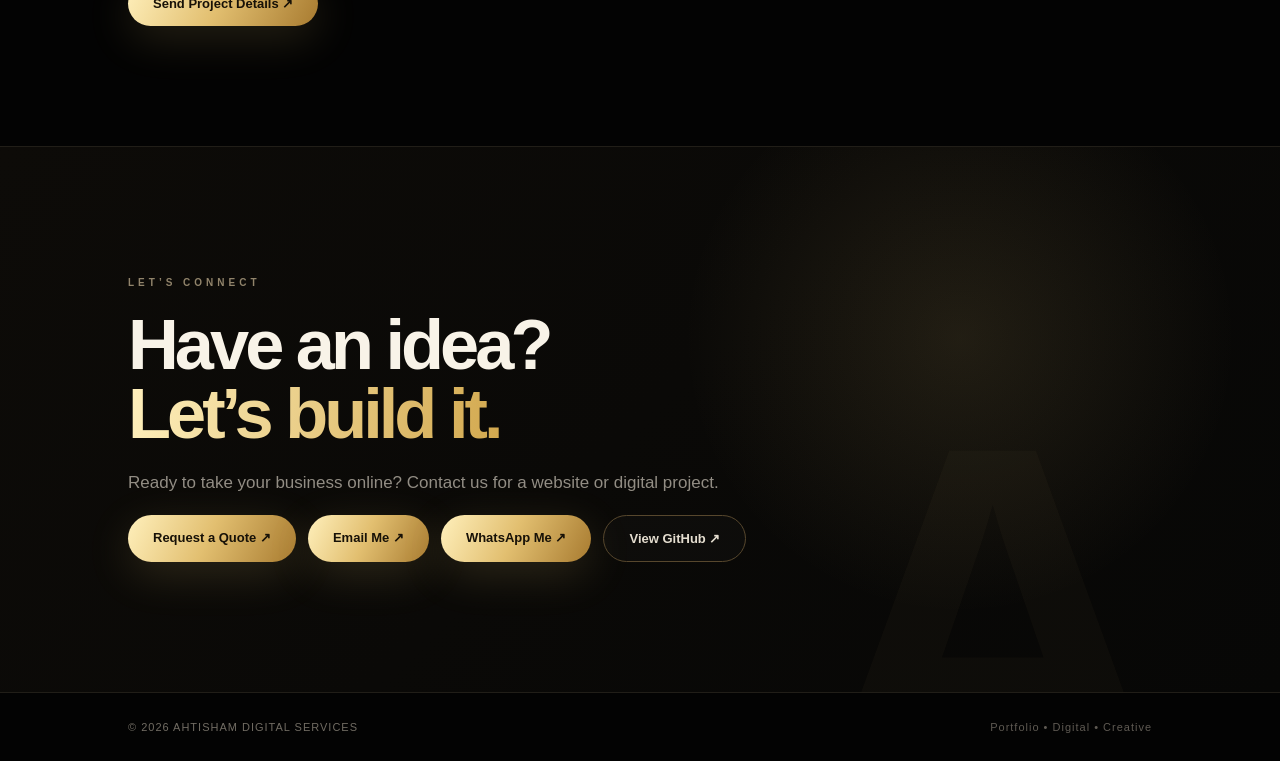
==== commit 9eba6b0d: "Improve SEO metadata and search visibility" ====
--- a/index.html
+++ b/index.html
@@ -3,15 +3,16 @@
 <head>
 <meta charset="utf-8">
 <meta name="viewport" content="width=device-width,initial-scale=1">
-<meta name="description" content="Ahtisham Sagar Khan — personal portfolio, digital work, web design and creative projects.">
-<meta name="keywords" content="Ahtisham Sagar Khan, portfolio, web design, web development, digital projects">
+<meta name="description" content="Ahtisham Digital Services — professional business website design, web development and SEO services for businesses in Islamabad, Pakistan and worldwide.">
+<meta name="keywords" content="web design Islamabad, website development Pakistan, business website, SEO services, Ahtisham Digital Services, website designer Pakistan">
 <meta name="author" content="Ahtisham Sagar Khan">
-<meta name="robots" content="index, follow">
-<meta property="og:title" content="Ahtisham Sagar Khan — Portfolio">
-<meta property="og:description" content="Personal portfolio, digital work, web design and creative projects.">
+<meta name="robots" content="index, follow, max-image-preview:large">
+<link rel="canonical" href="https://khanahtishamsagar-netizen.github.io/Ahtisham-sagar-Khan/">
+<meta property="og:title" content="Ahtisham Digital Services — Web Design & SEO">
+<meta property="og:description" content="Professional business websites, web development and SEO-ready digital services for businesses in Pakistan and worldwide.">
 <meta property="og:type" content="website">
 <meta property="og:url" content="https://khanahtishamsagar-netizen.github.io/Ahtisham-sagar-Khan/">
-<title>Ahtisham Digital Services — Web Design & Digital Services</title>
+<title>Web Design & SEO Services in Islamabad, Pakistan | Ahtisham Digital Services</title>
 <link rel="stylesheet" href="style.css">
 
 <!-- Google tag (gtag.js) -->
@@ -37,7 +38,7 @@
   <div class="hero-copy">
     <div class="hero-badge">● AVAILABLE FOR NEW PROJECTS</div><div class="eyebrow">AHTISHAM DIGITAL SERVICES · WEB & DIGITAL</div>
     <h1>Creative mind.<br><em>Digital future.</em></h1>
-    <p>Professional web design, website development, SEO and digital services for businesses. Modern, responsive and global-ready websites.</p>
+    <p>Professional web design, website development, SEO and digital services for businesses in Islamabad, Pakistan and worldwide. Modern, responsive and built to turn visitors into customers.</p>
     <div class="actions"><a class="btn light" href="#order">Get a Free Quote ↗</a><a class="btn outline" href="#services">View Services</a></div>
     <div class="trust"><span>🌐 Global-ready</span><span>⚡ Fast websites</span><span>📱 Mobile-ready</span><span>🔎 SEO-ready</span></div><div class="hero-mini"><strong>Websites that look professional</strong><span>and make it easy for customers to contact you.</span></div><div class="socials"><a href="https://github.com/khanahtishamsagar-netizen/Ahtisham-sagar-Khan" target="_blank" rel="noopener">GitHub</a><a href="#contact">Contact</a></div>
   </div>
@@ -71,7 +72,7 @@
   <div class="pricing-grid">
     <article class="price-card"><span>STARTER</span><h3>Basic</h3><strong>Rs. 15,000</strong><p>Perfect for a simple professional online presence.</p><ul><li>1-page website</li><li>Mobile responsive</li><li>Contact section</li><li>Basic SEO</li></ul><a class="btn outline" href="https://wa.me/923185005177?text=Hello%20Ahtisham%20Digital%20Services%2C%20I%20want%20the%20Basic%20Package%20for%20Rs.%2015%2C000.">Choose Basic ↗</a></article>
     <article class="price-card featured"><span>BUSINESS</span><h3>Professional</h3><strong>Rs. 30,000</strong><p>For businesses that need a complete website.</p><ul><li>Up to 5 pages</li><li>Mobile responsive</li><li>Contact + WhatsApp CTA</li><li>SEO-ready setup</li></ul><a class="btn light" href="https://wa.me/923185005177?text=Hello%20Ahtisham%20Digital%20Services%2C%20I%20want%20the%20Professional%20Package%20for%20Rs.%2030%2C000.">Choose Professional ↗</a></article>
-    <article class="price-card"><span>PREMIUM</span><h3>Custom</h3><strong>Rs. 50,000+</strong><p>For brands that need a larger custom solution.</p><ul><li>Custom pages & design</li><li>Advanced sections</li><li>SEO setup</li><li>Custom features</li></ul><a class="btn outline" href="https://wa.me/923185005177?text=Hello%20Ahtisham%20Digital%20Services%2C%20I%20want%20a%20Custom%20Package%20starting%20from%20Rs.%2050%2C000.">Request Custom Quote ↗</a></article>
+    <article class="price-card"><span>PREMIUM</span><h3>Custom</h3><strong>Rs. 50,000+</strong><p>For brands that need a larger custom solution.</p><ul><li>Custom pages & design</li><li>Advanced sections</li><li>SEO setup</li><li>Custom features</li></ul><a class="btn outline" href="https://wa.me/923185005177?text=Hello%20Ahtisham%20Digital%20Services%2C%20I%20want%20a%20Custom%20Package%20starting%20from%20Rs.%2050%2C%0000.">Request Custom Quote ↗</a></article>
   </div>
 </section>
 
@@ -95,7 +96,7 @@
   <h2>Tell us about your <em>business.</em></h2>
   <p class="intro-text">Fill in the details below. We’ll use your information to prepare your website project.</p>
   <div class="quick-order"><strong>Ready to start your website?</strong><p>Send your business details on WhatsApp. I will contact you with the next steps.</p><a class="btn light" href="https://wa.me/923185005177?text=Hello%20Ahtisham%20Digital%20Services%2C%20I%20want%20to%20order%20a%20website.%20Please%20contact%20me.">Order on WhatsApp ↗</a></div>
-  <form class="project-form" action="mailto:KHANAHTISHAMSAGAR@GMAIL.COM" method="post" enctype="text/plain">
+  <form class="project-form" action="#" method="post" enctype="text/plain">
     <div class="form-grid">
       <label>Business Name<input name="Business Name" required placeholder="e.g. ABC Restaurant"></label>
       <label>Business Type<input name="Business Type" required placeholder="e.g. Restaurant, Salon, Shop"></label>
@@ -138,7 +139,7 @@
   e.preventDefault();
   const data=new FormData(form);
   const lines=['New Website Customer Inquiry','Business: '+(data.get('Business Name')||''),'Type: '+(data.get('Business Type')||''),'WhatsApp: '+(data.get('Phone / WhatsApp')||''),'Email: '+(data.get('Customer Email')||''),'City: '+(data.get('City / Address')||''),'Package: '+(data.get('Package')||''),'Services: '+(data.get('Services / Products')||''),'Style: '+(data.get('Style / Colors')||''),'Requirements: '+(data.get('Extra Requirements')||'')];
-  window.open('https://wa.me/923185005177?text='+encodeURIComponent(lines.join('\n')),'_blank');
+  window.location.href='https://wa.me/923185005177?text='+encodeURIComponent(lines.join('\n'));
  });
 });
 </script>
